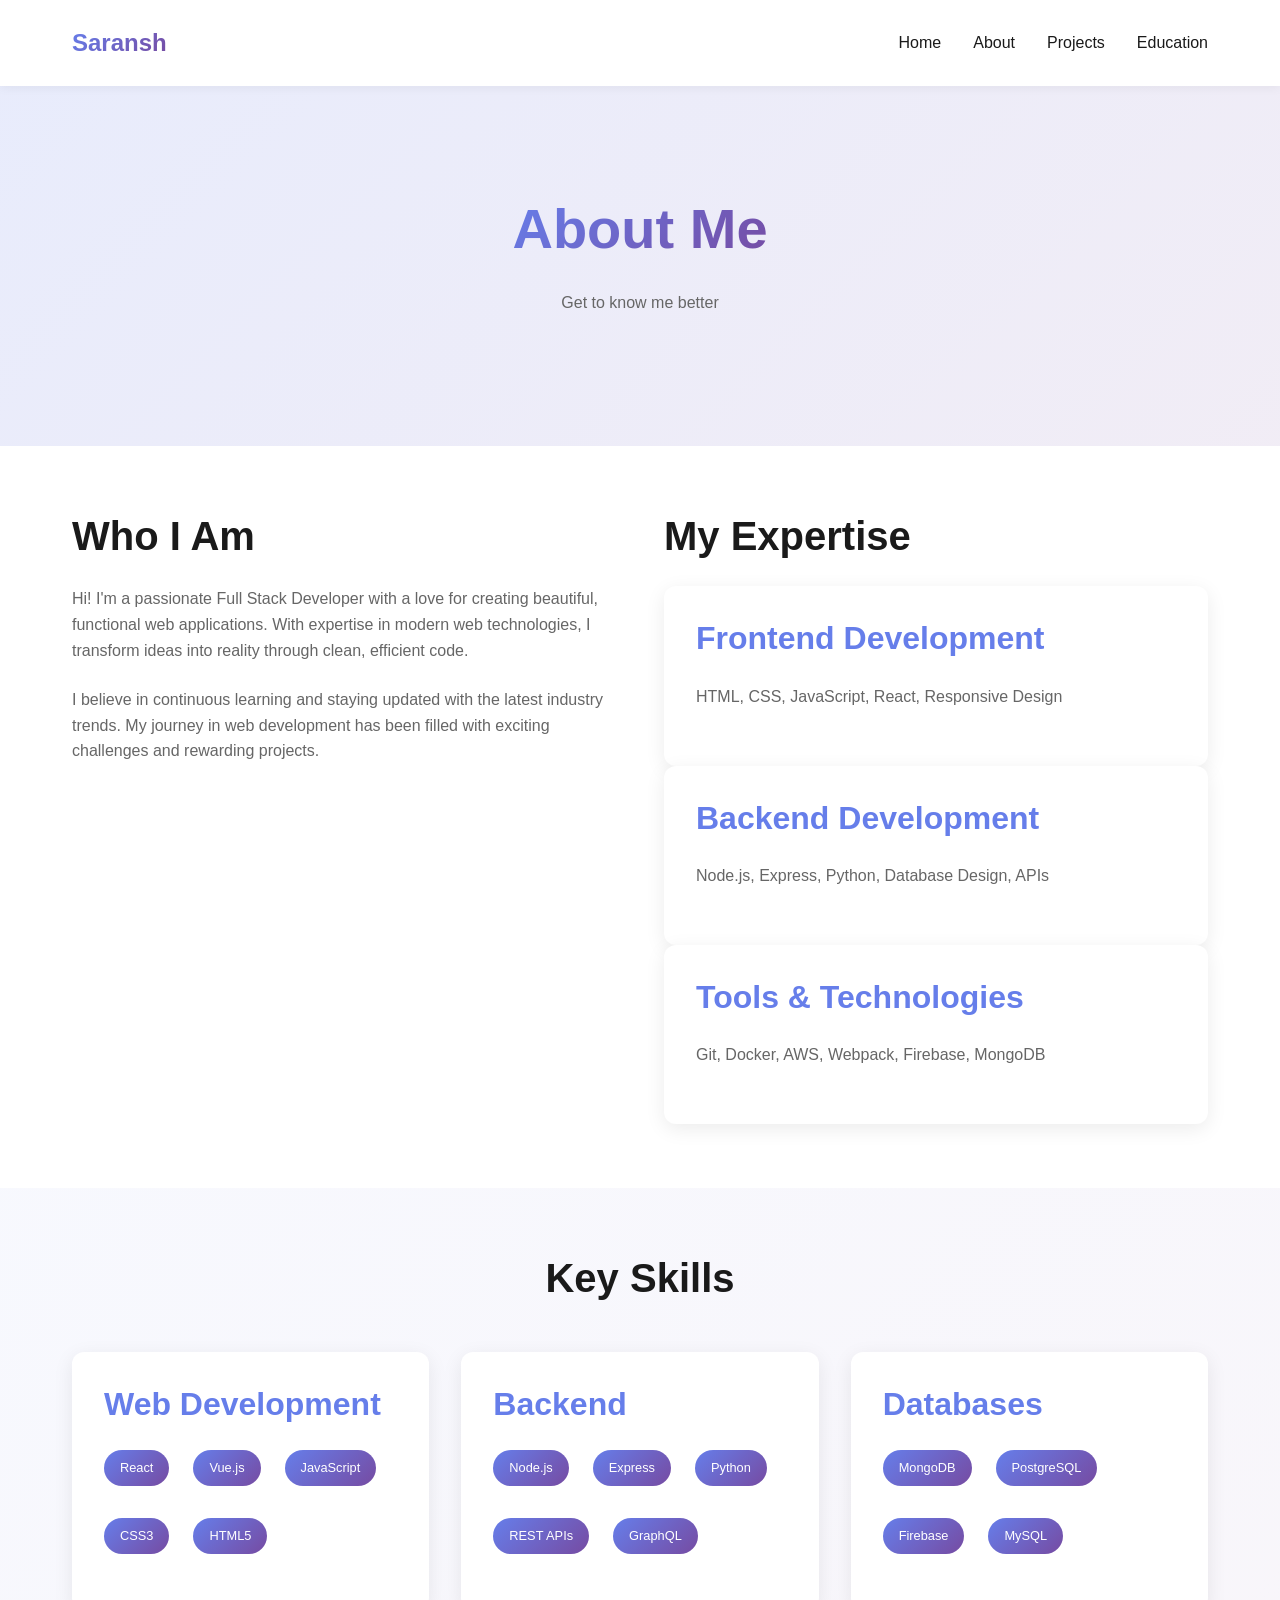
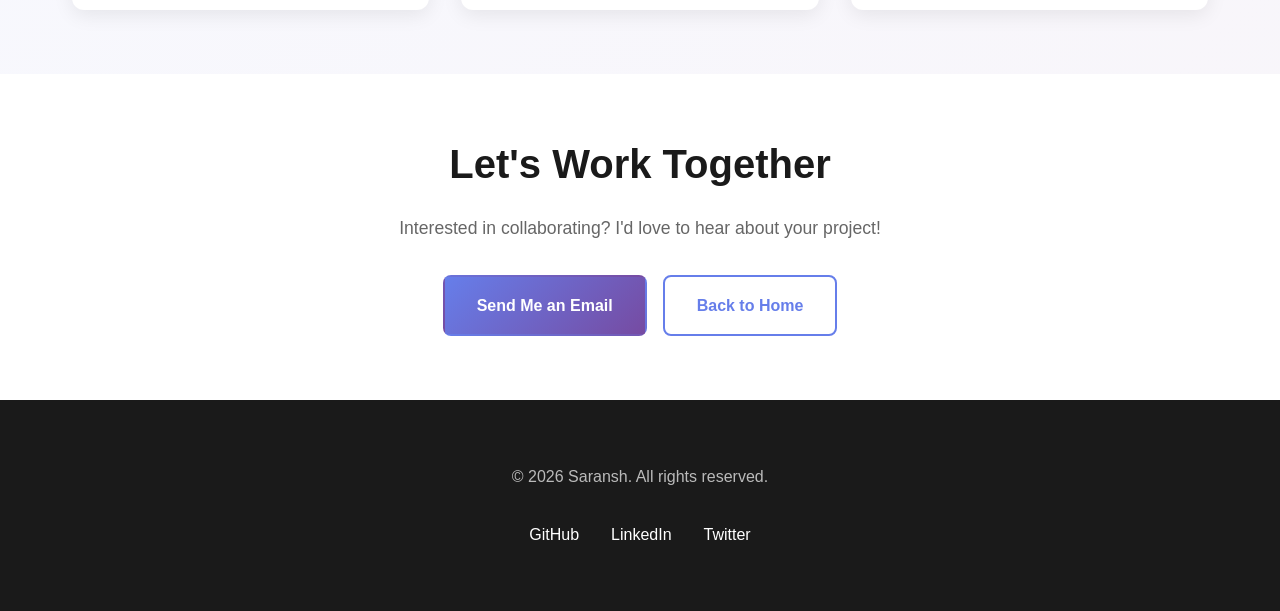
==== pages/about.html @ b2d37b86 "Using Github Copilot to create Web Skelton." ====
<!DOCTYPE html>
<html lang="en">
<head>
    <meta charset="UTF-8">
    <meta name="viewport" content="width=device-width, initial-scale=1.0">
    <title>About - Saransh's Portfolio</title>
    <link rel="stylesheet" href="../css/styles.css">
    <link rel="stylesheet" href="../css/animations.css">
</head>
<body>
    <!-- Navigation -->
    <nav class="navbar">
        <div class="nav-container">
            <div class="nav-logo">
                <a href="../index.html">Saransh</a>
            </div>
            <ul class="nav-menu">
                <li class="nav-item">
                    <a href="../index.html" class="nav-link">Home</a>
                </li>
                <li class="nav-item">
                    <a href="about.html" class="nav-link active">About</a>
                </li>
                <li class="nav-item">
                    <a href="projects.html" class="nav-link">Projects</a>
                </li>
                <li class="nav-item">
                    <a href="education.html" class="nav-link">Education</a>
                </li>
            </ul>
            <div class="hamburger">
                <span></span>
                <span></span>
                <span></span>
            </div>
        </div>
    </nav>

    <!-- Page Header -->
    <section class="page-header">
        <div class="container">
            <h1 class="fade-in">About Me</h1>
            <p class="fade-in-delay">Get to know me better</p>
        </div>
    </section>

    <!-- About Content -->
    <section class="content-section">
        <div class="container">
            <div class="grid-2">
                <div class="scroll-animate">
                    <h2>Who I Am</h2>
                    <p>Hi! I'm a passionate Full Stack Developer with a love for creating beautiful, functional web applications. With expertise in modern web technologies, I transform ideas into reality through clean, efficient code.</p>
                    <p>I believe in continuous learning and staying updated with the latest industry trends. My journey in web development has been filled with exciting challenges and rewarding projects.</p>
                </div>
                <div class="scroll-animate">
                    <h2>My Expertise</h2>
                    <div class="card">
                        <h3>Frontend Development</h3>
                        <p>HTML, CSS, JavaScript, React, Responsive Design</p>
                    </div>
                    <div class="card">
                        <h3>Backend Development</h3>
                        <p>Node.js, Express, Python, Database Design, APIs</p>
                    </div>
                    <div class="card">
                        <h3>Tools & Technologies</h3>
                        <p>Git, Docker, AWS, Webpack, Firebase, MongoDB</p>
                    </div>
                </div>
            </div>
        </div>
    </section>

    <!-- Skills Section -->
    <section class="content-section" style="background: linear-gradient(135deg, rgba(102, 126, 234, 0.05) 0%, rgba(118, 75, 162, 0.05) 100%);">
        <div class="container">
            <h2 class="section-title scroll-animate">Key Skills</h2>
            <div style="display: grid; grid-template-columns: repeat(auto-fit, minmax(250px, 1fr)); gap: 2rem;">
                <div class="card scroll-animate">
                    <h3>Web Development</h3>
                    <div style="display: flex; flex-wrap: wrap; gap: 0.5rem;">
                        <span class="tag">React</span>
                        <span class="tag">Vue.js</span>
                        <span class="tag">JavaScript</span>
                        <span class="tag">CSS3</span>
                        <span class="tag">HTML5</span>
                    </div>
                </div>
                <div class="card scroll-animate">
                    <h3>Backend</h3>
                    <div style="display: flex; flex-wrap: wrap; gap: 0.5rem;">
                        <span class="tag">Node.js</span>
                        <span class="tag">Express</span>
                        <span class="tag">Python</span>
                        <span class="tag">REST APIs</span>
                        <span class="tag">GraphQL</span>
                    </div>
                </div>
                <div class="card scroll-animate">
                    <h3>Databases</h3>
                    <div style="display: flex; flex-wrap: wrap; gap: 0.5rem;">
                        <span class="tag">MongoDB</span>
                        <span class="tag">PostgreSQL</span>
                        <span class="tag">Firebase</span>
                        <span class="tag">MySQL</span>
                    </div>
                </div>
            </div>
        </div>
    </section>

    <!-- CTA Section -->
    <section class="content-section">
        <div class="container" style="text-align: center;">
            <h2 class="scroll-animate">Let's Work Together</h2>
            <p class="scroll-animate" style="font-size: 1.1rem; margin-bottom: 2rem;">Interested in collaborating? I'd love to hear about your project!</p>
            <div class="scroll-animate" style="display: flex; gap: 1rem; justify-content: center; flex-wrap: wrap;">
                <a href="mailto:your-email@example.com" class="btn btn-primary">Send Me an Email</a>
                <a href="../index.html" class="btn btn-secondary">Back to Home</a>
            </div>
        </div>
    </section>

    <!-- Footer -->
    <footer class="footer">
        <div class="container">
            <p>&copy; 2026 Saransh. All rights reserved.</p>
            <div class="social-links">
                <a href="#" class="social-link">GitHub</a>
                <a href="#" class="social-link">LinkedIn</a>
                <a href="#" class="social-link">Twitter</a>
            </div>
        </div>
    </footer>

    <script src="../js/main.js"></script>
</body>
</html>
---- css/styles.css ----
/* Root Variables - Consistent Theme */
:root {
    --primary-color: #667eea;
    --secondary-color: #764ba2;
    --accent-color: #f093fb;
    --text-dark: #1a1a1a;
    --text-light: #666666;
    --background: #ffffff;
    --background-light: #f9f9f9;
    --border-color: #e0e0e0;
    --transition: all 0.3s cubic-bezier(0.25, 0.46, 0.45, 0.94);
    
    /* Typography */
    --font-primary: 'Segoe UI', Tahoma, Geneva, Verdana, sans-serif;
    --font-secondary: 'Courier New', monospace;
    
    /* Spacing */
    --spacing-xs: 0.5rem;
    --spacing-sm: 1rem;
    --spacing-md: 1.5rem;
    --spacing-lg: 2rem;
    --spacing-xl: 3rem;
    --spacing-2xl: 4rem;
}

/* Global Styles */
* {
    margin: 0;
    padding: 0;
    box-sizing: border-box;
}

html {
    scroll-behavior: smooth;
}

body {
    font-family: var(--font-primary);
    color: var(--text-dark);
    background-color: var(--background);
    line-height: 1.6;
    overflow-x: hidden;
}

/* Typography */
h1, h2, h3, h4, h5, h6 {
    font-weight: 700;
    line-height: 1.3;
    margin-bottom: var(--spacing-md);
}

h1 {
    font-size: clamp(2rem, 5vw, 3.5rem);
}

h2 {
    font-size: clamp(1.75rem, 4vw, 2.5rem);
}

h3 {
    font-size: clamp(1.5rem, 3vw, 2rem);
}

p {
    margin-bottom: var(--spacing-md);
    color: var(--text-light);
}

a {
    color: var(--primary-color);
    text-decoration: none;
    transition: var(--transition);
}

a:hover {
    color: var(--secondary-color);
}

/* Container */
.container {
    max-width: 1200px;
    margin: 0 auto;
    padding: 0 var(--spacing-lg);
}

/* Navigation Bar */
.navbar {
    position: sticky;
    top: 0;
    background: rgba(255, 255, 255, 0.95);
    backdrop-filter: blur(10px);
    box-shadow: 0 2px 10px rgba(0, 0, 0, 0.05);
    z-index: 100;
}

.nav-container {
    max-width: 1200px;
    margin: 0 auto;
    padding: var(--spacing-md) var(--spacing-lg);
    display: flex;
    justify-content: space-between;
    align-items: center;
}

.nav-logo a {
    font-size: 1.5rem;
    font-weight: 700;
    background: linear-gradient(135deg, var(--primary-color), var(--secondary-color));
    -webkit-background-clip: text;
    -webkit-text-fill-color: transparent;
    background-clip: text;
}

.nav-menu {
    display: flex;
    list-style: none;
    gap: var(--spacing-lg);
}

.nav-link {
    font-weight: 500;
    position: relative;
    color: var(--text-dark);
}

.nav-link::after {
    content: '';
    position: absolute;
    width: 0;
    height: 2px;
    bottom: -5px;
    left: 0;
    background: linear-gradient(90deg, var(--primary-color), var(--secondary-color));
    transition: width 0.3s ease;
}

.nav-link:hover::after,
.nav-link.active::after {
    width: 100%;
}

.hamburger {
    display: none;
    flex-direction: column;
    cursor: pointer;
}

.hamburger span {
    width: 25px;
    height: 3px;
    background: var(--text-dark);
    margin: 5px 0;
    transition: var(--transition);
    border-radius: 3px;
}

/* Hero Section */
.hero {
    min-height: 90vh;
    display: flex;
    align-items: center;
    padding: var(--spacing-2xl) var(--spacing-lg);
    background: linear-gradient(135deg, rgba(102, 126, 234, 0.1) 0%, rgba(118, 75, 162, 0.1) 100%);
}

.hero-content {
    max-width: 1200px;
    margin: 0 auto;
    width: 100%;
    display: grid;
    grid-template-columns: 1fr 1fr;
    gap: var(--spacing-2xl);
    align-items: center;
}

.hero-text h1 {
    background: linear-gradient(135deg, var(--primary-color), var(--secondary-color));
    -webkit-background-clip: text;
    -webkit-text-fill-color: transparent;
    background-clip: text;
}

.hero-text > p:nth-of-type(1) {
    font-size: 1.25rem;
    color: var(--text-light);
    margin-bottom: var(--spacing-md);
}

.hero-description {
    font-size: 1.1rem;
    line-height: 1.8;
    margin-bottom: var(--spacing-lg);
}

.cta-buttons {
    display: flex;
    gap: var(--spacing-md);
    flex-wrap: wrap;
}

/* Buttons */
.btn {
    padding: var(--spacing-sm) var(--spacing-lg);
    border-radius: 8px;
    font-weight: 600;
    border: 2px solid;
    cursor: pointer;
    transition: var(--transition);
    font-size: 1rem;
    display: inline-block;
}

.btn-primary {
    background: linear-gradient(135deg, var(--primary-color), var(--secondary-color));
    color: white;
    border-color: transparent;
}

.btn-primary:hover {
    transform: translateY(-3px);
    box-shadow: 0 10px 25px rgba(102, 126, 234, 0.3);
}

.btn-secondary {
    background: transparent;
    color: var(--primary-color);
    border-color: var(--primary-color);
}

.btn-secondary:hover {
    background: var(--primary-color);
    color: white;
    transform: translateY(-3px);
}

/* Floating Element */
.floating-element {
    position: relative;
    height: 400px;
    display: flex;
    align-items: center;
    justify-content: center;
}

.shape {
    position: absolute;
    border-radius: 40% 60% 70% 30% / 40% 50% 60% 50%;
    background: linear-gradient(135deg, var(--primary-color), var(--secondary-color));
    filter: blur(40px);
    opacity: 0.6;
}

.shape-1 {
    width: 300px;
    height: 300px;
    animation: morph 8s ease-in-out infinite, float 4s ease-in-out infinite;
}

/* Scroll Indicator */
.scroll-indicator {
    display: flex;
    justify-content: center;
    align-items: center;
    gap: var(--spacing-sm);
    padding: var(--spacing-lg);
    color: var(--text-light);
    text-align: center;
}

.scroll-indicator .arrow {
    animation: bounce 2s infinite;
}

/* Featured Section */
.featured {
    padding: var(--spacing-2xl) var(--spacing-lg);
    background: var(--background-light);
}

.section-title {
    text-align: center;
    margin-bottom: var(--spacing-xl);
    color: var(--text-dark);
}

.featured-grid {
    display: grid;
    grid-template-columns: repeat(auto-fit, minmax(300px, 1fr));
    gap: var(--spacing-xl);
    max-width: 1200px;
    margin: 0 auto;
}

.featured-card {
    background: white;
    border-radius: 12px;
    overflow: hidden;
    box-shadow: 0 5px 20px rgba(0, 0, 0, 0.1);
    transition: var(--transition);
    cursor: pointer;
}

.featured-card:hover {
    transform: translateY(-10px);
    box-shadow: 0 15px 40px rgba(0, 0, 0, 0.15);
}

.card-image {
    width: 100%;
    height: 200px;
    transition: var(--transition);
}

.featured-card:hover .card-image {
    transform: scale(1.05);
}

.featured-card h3 {
    padding: var(--spacing-lg) var(--spacing-lg) 0;
}

.featured-card p {
    padding: 0 var(--spacing-lg);
    font-size: 0.95rem;
}

.card-link {
    display: inline-block;
    padding: var(--spacing-lg);
    color: var(--primary-color);
    font-weight: 600;
    transition: var(--transition);
}

.card-link:hover {
    color: var(--secondary-color);
}

/* Footer */
.footer {
    background: var(--text-dark);
    color: white;
    padding: var(--spacing-2xl) var(--spacing-lg);
    text-align: center;
}

.footer p {
    color: rgba(255, 255, 255, 0.7);
}

.social-links {
    display: flex;
    justify-content: center;
    gap: var(--spacing-lg);
    margin-top: var(--spacing-lg);
}

.social-link {
    color: white;
    font-weight: 500;
}

.social-link:hover {
    color: var(--primary-color);
}

/* Page Header */
.page-header {
    min-height: 40vh;
    display: flex;
    align-items: center;
    justify-content: center;
    text-align: center;
    background: linear-gradient(135deg, rgba(102, 126, 234, 0.15) 0%, rgba(118, 75, 162, 0.1) 100%);
    padding: var(--spacing-2xl) var(--spacing-lg);
}

.page-header h1 {
    background: linear-gradient(135deg, var(--primary-color), var(--secondary-color));
    -webkit-background-clip: text;
    -webkit-text-fill-color: transparent;
    background-clip: text;
}

/* Content Section */
.content-section {
    padding: var(--spacing-2xl) var(--spacing-lg);
}

.grid-2 {
    display: grid;
    grid-template-columns: repeat(auto-fit, minmax(300px, 1fr));
    gap: var(--spacing-xl);
}

/* Cards */
.card {
    background: white;
    padding: var(--spacing-lg);
    border-radius: 12px;
    box-shadow: 0 5px 20px rgba(0, 0, 0, 0.08);
    transition: var(--transition);
}

.card:hover {
    box-shadow: 0 15px 40px rgba(0, 0, 0, 0.12);
    transform: translateY(-5px);
}

.card h3 {
    color: var(--primary-color);
}

.card .tag {
    display: inline-block;
    background: linear-gradient(135deg, var(--primary-color), var(--secondary-color));
    color: white;
    padding: var(--spacing-xs) var(--spacing-sm);
    border-radius: 20px;
    font-size: 0.8rem;
    margin-right: var(--spacing-sm);
    margin-bottom: var(--spacing-md);
}

/* Responsive Design */
@media (max-width: 768px) {
    .nav-menu {
        gap: var(--spacing-md);
    }
    
    .nav-link {
        font-size: 0.95rem;
    }
    
    .hamburger {
        display: flex;
    }
    
    .hero-content {
        grid-template-columns: 1fr;
    }
    
    .hero-image {
        order: -1;
    }
    
    .cta-buttons {
        flex-direction: column;
    }
    
    .btn {
        width: 100%;
        text-align: center;
    }
    
    .featured-grid {
        grid-template-columns: 1fr;
    }
    
    .social-links {
        flex-direction: column;
        gap: var(--spacing-md);
    }
}
---- css/animations.css ----
/* Animations */

/* Fade In Animation */
@keyframes fadeIn {
    from {
        opacity: 0;
    }
    to {
        opacity: 1;
    }
}

.fade-in {
    animation: fadeIn 0.8s ease-in forwards;
}

.fade-in-delay {
    animation: fadeIn 0.8s ease-in forwards;
    animation-delay: 0.2s;
}

.fade-in-delay-2 {
    animation: fadeIn 0.8s ease-in forwards;
    animation-delay: 0.4s;
}

.fade-in-delay-3 {
    animation: fadeIn 0.8s ease-in forwards;
    animation-delay: 0.6s;
}

/* Fade In Up Animation */
@keyframes fadeInUp {
    from {
        opacity: 0;
        transform: translateY(30px);
    }
    to {
        opacity: 1;
        transform: translateY(0);
    }
}

.fade-in-up {
    animation: fadeInUp 0.8s ease-out forwards;
}

/* Bounce Animation */
@keyframes bounce {
    0%, 100% {
        transform: translateY(0);
    }
    50% {
        transform: translateY(-10px);
    }
}

/* Morph Animation */
@keyframes morph {
    0% {
        border-radius: 40% 60% 70% 30% / 40% 50% 60% 50%;
    }
    50% {
        border-radius: 30% 60% 70% 40% / 50% 40% 60% 50%;
    }
    100% {
        border-radius: 40% 60% 70% 30% / 40% 50% 60% 50%;
    }
}

/* Float Animation */
@keyframes float {
    0%, 100% {
        transform: translateY(0px);
    }
    50% {
        transform: translateY(-20px);
    }
}

/* Slide In From Left */
@keyframes slideInLeft {
    from {
        opacity: 0;
        transform: translateX(-50px);
    }
    to {
        opacity: 1;
        transform: translateX(0);
    }
}

.slide-in-left {
    animation: slideInLeft 0.6s ease-out forwards;
}

/* Slide In From Right */
@keyframes slideInRight {
    from {
        opacity: 0;
        transform: translateX(50px);
    }
    to {
        opacity: 1;
        transform: translateX(0);
    }
}

.slide-in-right {
    animation: slideInRight 0.6s ease-out forwards;
}

/* Scale Animation */
@keyframes scaleIn {
    from {
        opacity: 0;
        transform: scale(0.95);
    }
    to {
        opacity: 1;
        transform: scale(1);
    }
}

.scale-in {
    animation: scaleIn 0.6s ease-out forwards;
}

/* Pulse Animation */
@keyframes pulse {
    0%, 100% {
        opacity: 1;
    }
    50% {
        opacity: 0.5;
    }
}

.pulse {
    animation: pulse 2s ease-in-out infinite;
}

/* Gradient Animation */
@keyframes gradientShift {
    0% {
        background-position: 0% 50%;
    }
    50% {
        background-position: 100% 50%;
    }
    100% {
        background-position: 0% 50%;
    }
}

.gradient-shift {
    background-size: 200% 200%;
    animation: gradientShift 3s ease infinite;
}

/* Scroll triggered animations */
.scroll-animate {
    opacity: 0;
    transform: translateY(20px);
    transition: all 0.6s cubic-bezier(0.25, 0.46, 0.45, 0.94);
}

.scroll-animate.animate {
    opacity: 1;
    transform: translateY(0);
}

/* Stagger animation for multiple elements */
.stagger {
    opacity: 0;
    transform: translateY(20px);
}

.stagger.animate {
    opacity: 1;
    transform: translateY(0);
}

.stagger:nth-child(1) {
    animation-delay: 0s;
}

.stagger:nth-child(2) {
    animation-delay: 0.1s;
}

.stagger:nth-child(3) {
    animation-delay: 0.2s;
}

.stagger:nth-child(4) {
    animation-delay: 0.3s;
}

/* Hover animations */
.hover-lift {
    transition: all 0.3s cubic-bezier(0.25, 0.46, 0.45, 0.94);
}

.hover-lift:hover {
    transform: translateY(-5px);
}

.hover-glow {
    transition: all 0.3s ease;
}

.hover-glow:hover {
    text-shadow: 0 0 10px rgba(102, 126, 234, 0.5);
}

/* Page transition animations */
@keyframes pageEnter {
    from {
        opacity: 0;
    }
    to {
        opacity: 1;
    }
}

body.page-enter {
    animation: pageEnter 0.5s ease-in-out;
}
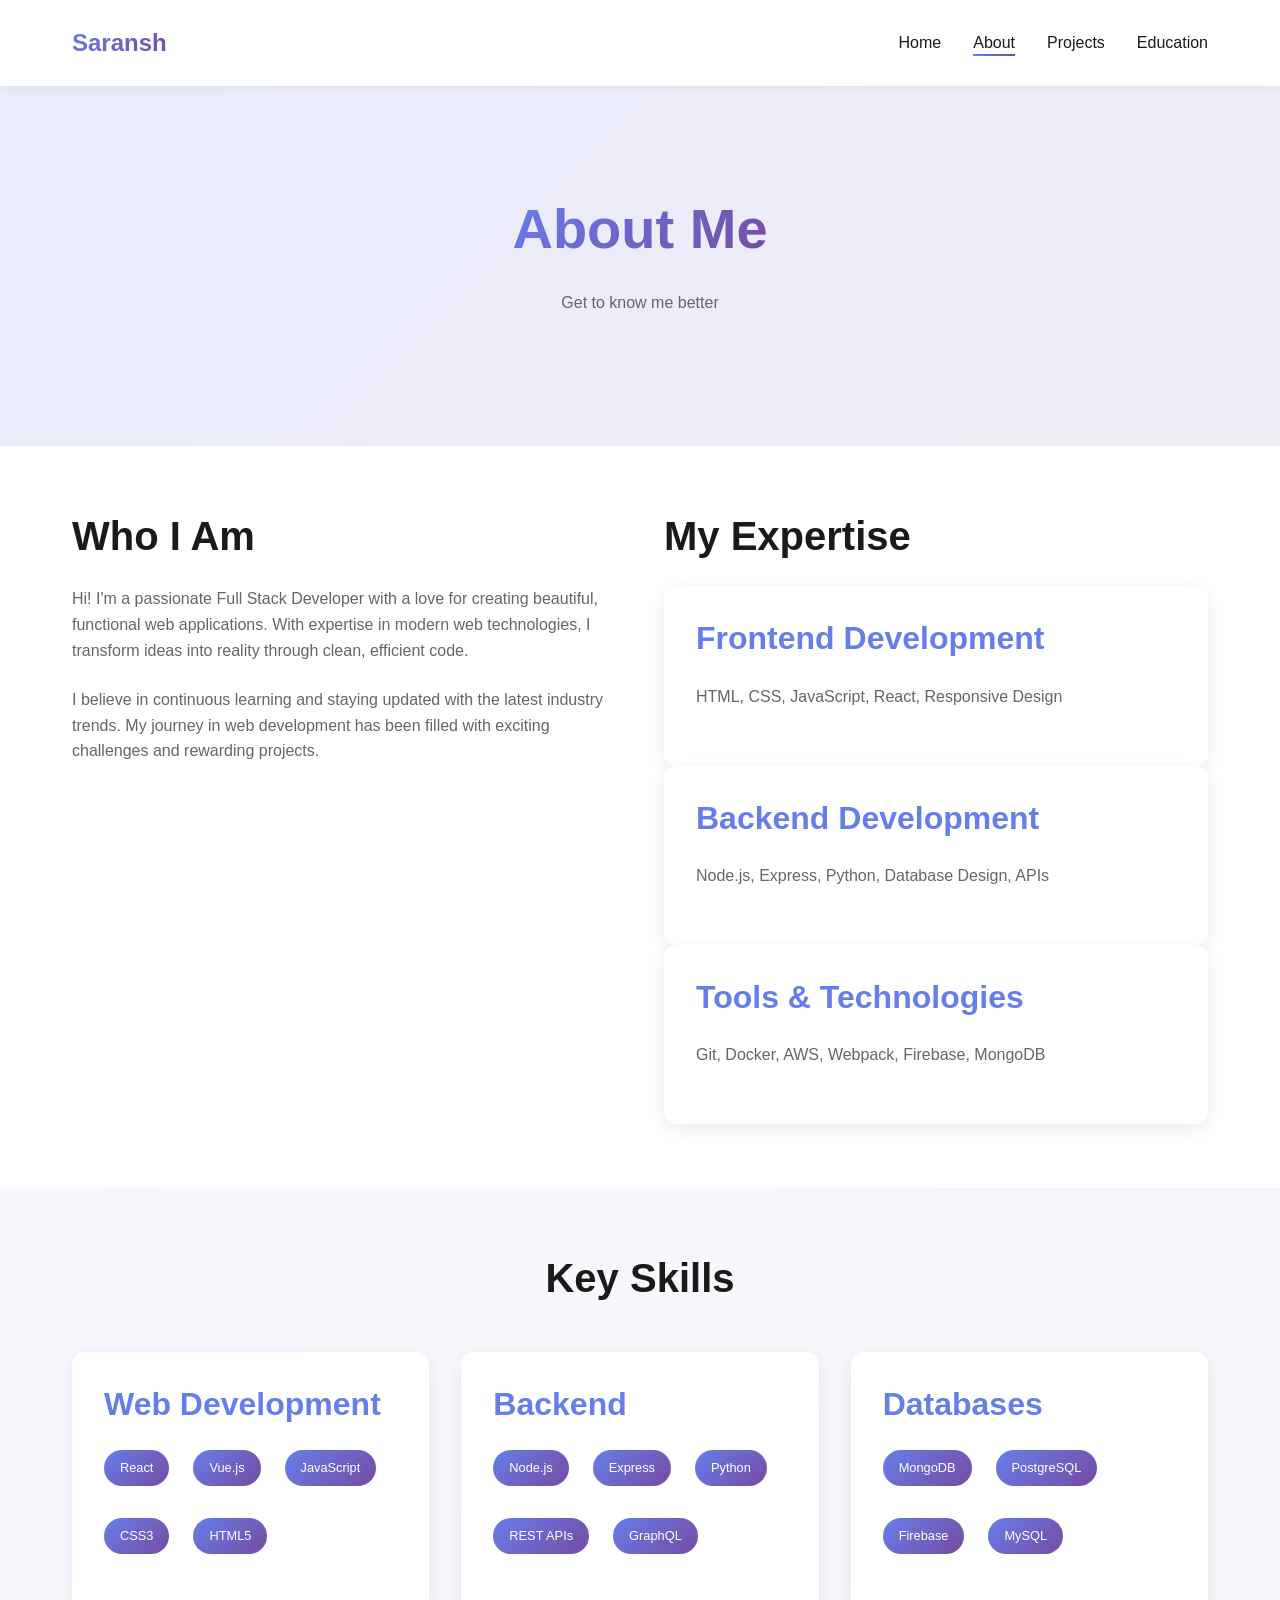
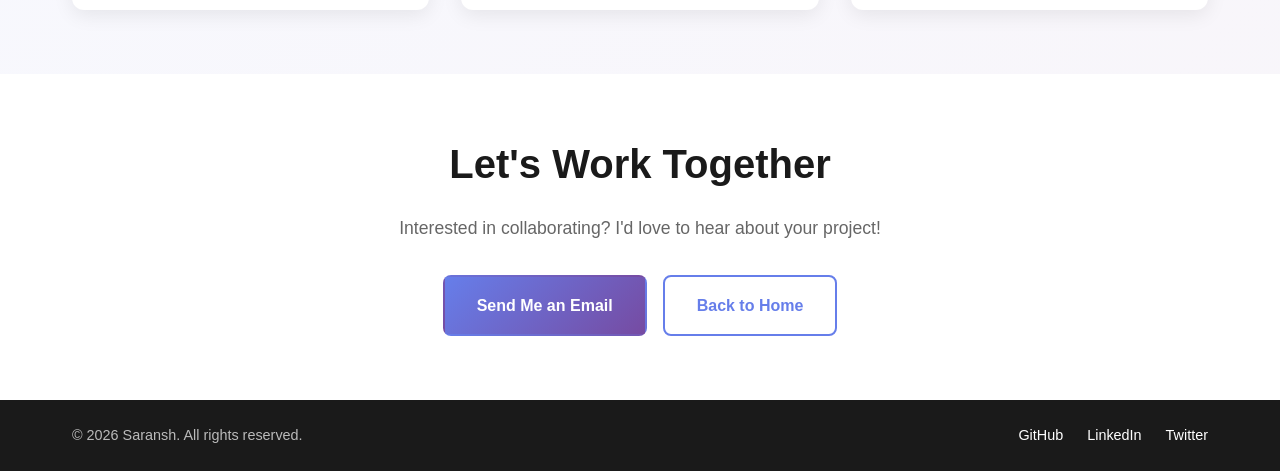
==== commit 457f9362: "Enhance responsive design for skills grid and improve layout for various screen sizes" ====
--- a/pages/about.html
+++ b/pages/about.html
@@ -76,7 +76,7 @@
     <section class="content-section" style="background: linear-gradient(135deg, rgba(102, 126, 234, 0.05) 0%, rgba(118, 75, 162, 0.05) 100%);">
         <div class="container">
             <h2 class="section-title scroll-animate">Key Skills</h2>
-            <div style="display: grid; grid-template-columns: repeat(auto-fit, minmax(250px, 1fr)); gap: 2rem;">
+            <div class="skills-grid">
                 <div class="card scroll-animate">
                     <h3>Web Development</h3>
                     <div style="display: flex; flex-wrap: wrap; gap: 0.5rem;">
--- a/css/styles.css
+++ b/css/styles.css
@@ -115,6 +115,7 @@
     display: flex;
     list-style: none;
     gap: var(--spacing-lg);
+    flex-direction: row;
 }
 
 .nav-link {
@@ -134,24 +135,41 @@
     transition: width 0.3s ease;
 }
 
-.nav-link:hover::after,
+.nav-link:hover::after {
+    width: 100%;
+}
+
 .nav-link.active::after {
     width: 100%;
+    background: linear-gradient(90deg, var(--primary-color), var(--secondary-color));
 }
 
 .hamburger {
     display: none;
     flex-direction: column;
     cursor: pointer;
+    gap: 5px;
 }
 
 .hamburger span {
     width: 25px;
     height: 3px;
     background: var(--text-dark);
-    margin: 5px 0;
     transition: var(--transition);
     border-radius: 3px;
+    display: block;
+}
+
+.hamburger.active span:nth-child(1) {
+    transform: rotate(45deg) translate(10px, 10px);
+}
+
+.hamburger.active span:nth-child(2) {
+    opacity: 0;
+}
+
+.hamburger.active span:nth-child(3) {
+    transform: rotate(-45deg) translate(7px, -7px);
 }
 
 /* Hero Section */
@@ -340,24 +358,38 @@
 .footer {
     background: var(--text-dark);
     color: white;
-    padding: var(--spacing-2xl) var(--spacing-lg);
+    padding: var(--spacing-md) var(--spacing-lg);
     text-align: center;
+    margin-top: auto;
+}
+
+.footer .container {
+    display: flex;
+    justify-content: space-between;
+    align-items: center;
+    max-width: 1200px;
+    margin: 0 auto;
+    gap: var(--spacing-md);
 }
 
 .footer p {
     color: rgba(255, 255, 255, 0.7);
+    margin: 0;
+    font-size: 0.9rem;
 }
 
 .social-links {
     display: flex;
-    justify-content: center;
-    gap: var(--spacing-lg);
-    margin-top: var(--spacing-lg);
+    justify-content: flex-end;
+    gap: var(--spacing-md);
+    margin: 0;
 }
 
 .social-link {
     color: white;
     font-weight: 500;
+    font-size: 0.9rem;
+    transition: var(--transition);
 }
 
 .social-link:hover {
@@ -422,16 +454,261 @@
     margin-bottom: var(--spacing-md);
 }
 
+/* Skills Grid - Responsive */
+.skills-grid {
+    display: grid;
+    grid-template-columns: repeat(auto-fit, minmax(250px, 1fr));
+    gap: 2rem;
+}
+
 /* Responsive Design */
+
+/* Extra Small Devices (max 600px) */
+@media (max-width: 600px) {
+    .hero {
+        min-height: auto;
+        padding: var(--spacing-xl) var(--spacing-md);
+    }
+
+    .floating-element {
+        display: none;
+    }
+
+    .hero-text > p:nth-of-type(1) {
+        font-size: 1rem;
+    }
+
+    .hero-description {
+        font-size: 0.95rem;
+    }
+
+    .btn {
+        padding: var(--spacing-sm) var(--spacing-md);
+        font-size: 0.9rem;
+    }
+
+    .cta-buttons {
+        gap: var(--spacing-sm);
+    }
+
+    .page-header {
+        min-height: 25vh;
+        padding: var(--spacing-md);
+    }
+
+    .featured-grid {
+        grid-template-columns: 1fr;
+        gap: 1rem;
+    }
+
+    .featured-card {
+        border-radius: 8px;
+    }
+
+    .featured-card h3 {
+        font-size: 1rem;
+    }
+
+    .featured-card p {
+        font-size: 0.85rem;
+    }
+
+    .section-title {
+        font-size: 1.5rem;
+    }
+
+    .card-link {
+        font-size: 0.9rem;
+    }
+
+    .btn {
+        min-width: 120px;
+    }
+
+    /* Responsive inline styles */
+    .skills-grid {
+        grid-template-columns: 1fr !important;
+        gap: 1rem !important;
+    }
+}
+
+/* Tablet & Small Devices (720px) */
+@media (max-width: 720px) {
+    .featured-grid {
+        grid-template-columns: repeat(auto-fit, minmax(250px, 1fr));
+        gap: 1.5rem;
+    }
+
+    .grid-2 {
+        grid-template-columns: 1fr;
+        gap: 1.5rem;
+    }
+
+    .card {
+        padding: 1.5rem;
+    }
+
+    .section-title {
+        font-size: 1.75rem;
+        margin-bottom: 1.5rem;
+    }
+
+    h1 {
+        font-size: clamp(1.75rem, 4vw, 2.5rem);
+    }
+
+    h2 {
+        font-size: clamp(1.5rem, 3vw, 2rem);
+    }
+
+    /* Footer adjustments at 720px */
+    .footer .container {
+        flex-direction: column;
+        text-align: center;
+        gap: var(--spacing-sm);
+    }
+
+    /* Hide footer social links at 720px */
+    .social-links {
+        display: none;
+    }
+
+    .footer {
+        padding: var(--spacing-md) var(--spacing-lg);
+    }
+
+    .footer p {
+        font-size: 0.85rem;
+    }
+
+    /* Timeline responsiveness */
+    .timeline::before {
+        left: 10px;
+    }
+
+    .timeline-item::before {
+        left: 10px;
+    }
+}
+
+/* Mobile Devices (≤ 480px) */
+@media (max-width: 480px) {
+    
+    .featured-grid {
+        grid-template-columns: 1fr;
+        gap: 1.2rem;
+    }
+
+    .card-image {
+        height: 150px !important;
+    }
+
+    .featured-card h3,
+    .card h3 {
+        font-size: 1.2rem;
+    }
+
+    .featured-card p,
+    .card p {
+        font-size: 0.9rem;
+    }
+
+    .container {
+        padding: 0 var(--spacing-md);
+    }
+
+    h1 {
+        font-size: clamp(1.5rem, 3vw, 2rem);
+    }
+
+    .page-header {
+        min-height: 30vh;
+        padding: var(--spacing-lg);
+    }
+
+    .content-section {
+        padding: var(--spacing-lg);
+    }
+
+    .nav-container {
+        padding: var(--spacing-sm);
+    }
+
+    .nav-logo a {
+        font-size: 1.2rem;
+    }
+
+    .hero-image {
+        display: none;
+    }
+
+    .timeline::before {
+        left: 5px;
+    }
+
+    .timeline-item::before {
+        left: 5px;
+    }
+
+    .certification-grid {
+        grid-template-columns: 1fr;
+        gap: 1rem;
+    }
+
+    .certification-card {
+        padding: 1.5rem;
+    }
+
+    .certification-icon {
+        font-size: 2.5rem;
+    }
+}
+
+/* Tablets (768px) */
 @media (max-width: 768px) {
     .nav-menu {
-        gap: var(--spacing-md);
-    }
-    
+        position: absolute;
+        top: 70px;
+        left: 0;
+        right: 0;
+        background: rgba(255, 255, 255, 0.98);
+        backdrop-filter: blur(10px);
+        flex-direction: column;
+        gap: 0;
+        padding: var(--spacing-lg);
+        display: none !important;
+        box-shadow: 0 4px 12px rgba(0, 0, 0, 0.1);
+        z-index: 99;
+        width: 100%;
+    }
+
+    .nav-menu.active {
+        display: flex !important;
+    }
+
     .nav-link {
         font-size: 0.95rem;
-    }
-    
+        padding: var(--spacing-sm) 0;
+    }
+
+    .nav-link::after {
+        display: none;
+    }
+
+    .nav-link.active {
+        color: var(--primary-color);
+        font-weight: 600;
+    }
+
+    .nav-item {
+        padding: var(--spacing-sm) 0;
+        border-bottom: 1px solid var(--border-color);
+    }
+
+    .nav-item:last-child {
+        border-bottom: none;
+    }
+
     .hamburger {
         display: flex;
     }
@@ -456,9 +733,4 @@
     .featured-grid {
         grid-template-columns: 1fr;
     }
-    
-    .social-links {
-        flex-direction: column;
-        gap: var(--spacing-md);
-    }
 }
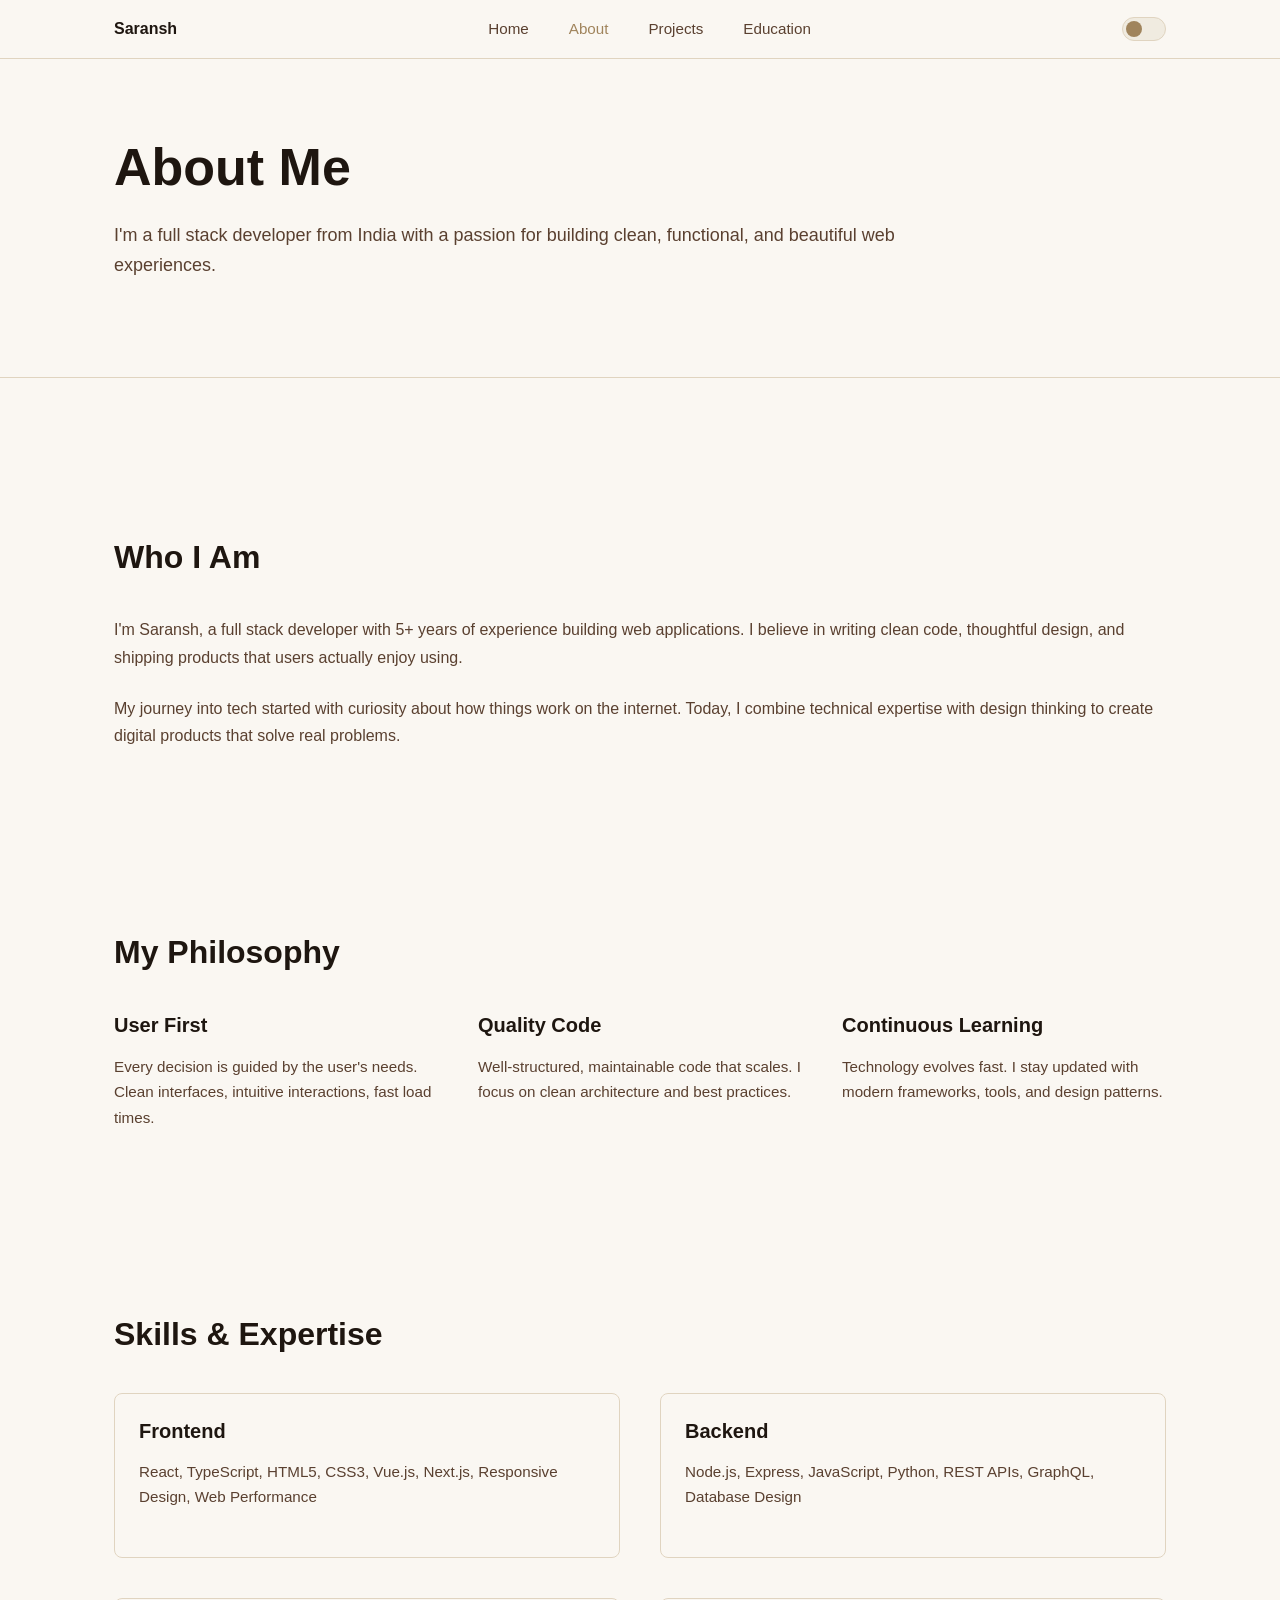
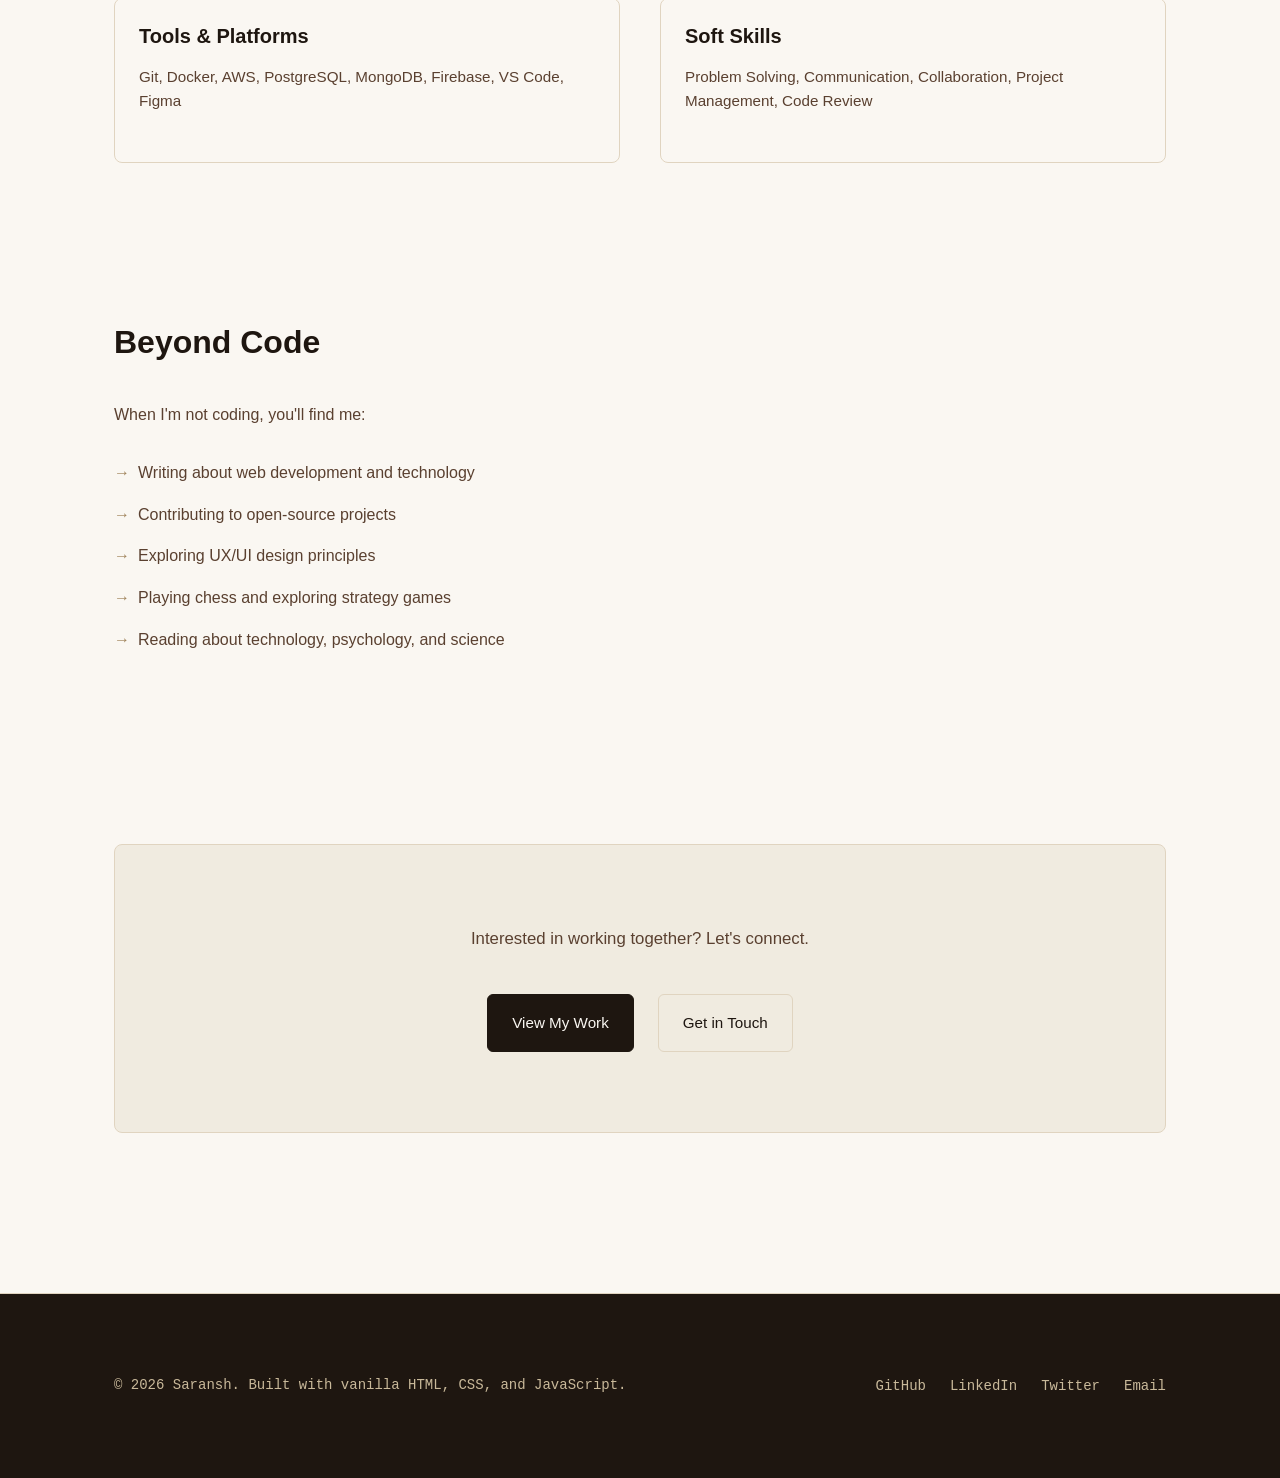
==== commit 823d0522: "feat: add theme toggle functionality and improve accessibility - Implemented theme toggle feature in" ====
--- a/pages/about.html
+++ b/pages/about.html
@@ -3,7 +3,15 @@
 <head>
     <meta charset="UTF-8">
     <meta name="viewport" content="width=device-width, initial-scale=1.0">
-    <title>About - Saransh's Portfolio</title>
+    <meta name="description" content="About Saransh – Full Stack Developer passionate about building clean, functional web experiences.">
+    <meta name="author" content="Saransh">
+    <meta property="og:title" content="About Saransh – Full Stack Developer">
+    <meta property="og:description" content="Learn about my journey, skills, and philosophy on building web.">
+    <meta property="og:type" content="website">
+    <meta name="theme-color" content="#faf7f2">
+    <link rel="canonical" href="https://saransh.dev/pages/about.html">
+    <link rel="icon" href="data:image/svg+xml,<svg xmlns='http://www.w3.org/2000/svg'><text y='20' font-size='20'>◆</text></svg>">
+    <title>About Me – Saransh</title>
     <link rel="stylesheet" href="../css/styles.css">
     <link rel="stylesheet" href="../css/animations.css">
 </head>
@@ -28,6 +36,9 @@
                     <a href="education.html" class="nav-link">Education</a>
                 </li>
             </ul>
+            <button class="theme-toggle" id="themeToggle" aria-label="Toggle theme">
+                <span class="theme-toggle-icon"></span>
+            </button>
             <div class="hamburger">
                 <span></span>
                 <span></span>
@@ -40,96 +51,95 @@
     <section class="page-header">
         <div class="container">
             <h1 class="fade-in">About Me</h1>
-            <p class="fade-in-delay">Get to know me better</p>
+            <p class="page-header-subtitle fade-in-delay-1">I'm a full stack developer from India with a passion for building clean, functional, and beautiful web experiences.</p>
         </div>
     </section>
 
-    <!-- About Content -->
-    <section class="content-section">
-        <div class="container">
-            <div class="grid-2">
-                <div class="scroll-animate">
-                    <h2>Who I Am</h2>
-                    <p>Hi! I'm a passionate Full Stack Developer with a love for creating beautiful, functional web applications. With expertise in modern web technologies, I transform ideas into reality through clean, efficient code.</p>
-                    <p>I believe in continuous learning and staying updated with the latest industry trends. My journey in web development has been filled with exciting challenges and rewarding projects.</p>
+    <!-- Main Content -->
+    <main class="container">
+        <!-- Who I Am -->
+        <section class="content-section fade-in-delay-2">
+            <h2>Who I Am</h2>
+            <p>I'm Saransh, a full stack developer with 5+ years of experience building web applications. I believe in writing clean code, thoughtful design, and shipping products that users actually enjoy using.</p>
+            <p>My journey into tech started with curiosity about how things work on the internet. Today, I combine technical expertise with design thinking to create digital products that solve real problems.</p>
+        </section>
+
+        <!-- Philosophy -->
+        <section class="content-section scroll-animate">
+            <h2>My Philosophy</h2>
+            <div class="philosophy-grid">
+                <div class="philosophy-item">
+                    <h3>User First</h3>
+                    <p>Every decision is guided by the user's needs. Clean interfaces, intuitive interactions, fast load times.</p>
                 </div>
-                <div class="scroll-animate">
-                    <h2>My Expertise</h2>
-                    <div class="card">
-                        <h3>Frontend Development</h3>
-                        <p>HTML, CSS, JavaScript, React, Responsive Design</p>
-                    </div>
-                    <div class="card">
-                        <h3>Backend Development</h3>
-                        <p>Node.js, Express, Python, Database Design, APIs</p>
-                    </div>
-                    <div class="card">
-                        <h3>Tools & Technologies</h3>
-                        <p>Git, Docker, AWS, Webpack, Firebase, MongoDB</p>
-                    </div>
+                <div class="philosophy-item">
+                    <h3>Quality Code</h3>
+                    <p>Well-structured, maintainable code that scales. I focus on clean architecture and best practices.</p>
+                </div>
+                <div class="philosophy-item">
+                    <h3>Continuous Learning</h3>
+                    <p>Technology evolves fast. I stay updated with modern frameworks, tools, and design patterns.</p>
                 </div>
             </div>
-        </div>
-    </section>
+        </section>
 
-    <!-- Skills Section -->
-    <section class="content-section" style="background: linear-gradient(135deg, rgba(102, 126, 234, 0.05) 0%, rgba(118, 75, 162, 0.05) 100%);">
-        <div class="container">
-            <h2 class="section-title scroll-animate">Key Skills</h2>
+        <!-- Skills -->
+        <section class="content-section scroll-animate">
+            <h2>Skills & Expertise</h2>
             <div class="skills-grid">
-                <div class="card scroll-animate">
-                    <h3>Web Development</h3>
-                    <div style="display: flex; flex-wrap: wrap; gap: 0.5rem;">
-                        <span class="tag">React</span>
-                        <span class="tag">Vue.js</span>
-                        <span class="tag">JavaScript</span>
-                        <span class="tag">CSS3</span>
-                        <span class="tag">HTML5</span>
-                    </div>
+                <div class="skill-category">
+                    <h3>Frontend</h3>
+                    <p>React, TypeScript, HTML5, CSS3, Vue.js, Next.js, Responsive Design, Web Performance</p>
                 </div>
-                <div class="card scroll-animate">
+                <div class="skill-category">
                     <h3>Backend</h3>
-                    <div style="display: flex; flex-wrap: wrap; gap: 0.5rem;">
-                        <span class="tag">Node.js</span>
-                        <span class="tag">Express</span>
-                        <span class="tag">Python</span>
-                        <span class="tag">REST APIs</span>
-                        <span class="tag">GraphQL</span>
-                    </div>
+                    <p>Node.js, Express, JavaScript, Python, REST APIs, GraphQL, Database Design</p>
                 </div>
-                <div class="card scroll-animate">
-                    <h3>Databases</h3>
-                    <div style="display: flex; flex-wrap: wrap; gap: 0.5rem;">
-                        <span class="tag">MongoDB</span>
-                        <span class="tag">PostgreSQL</span>
-                        <span class="tag">Firebase</span>
-                        <span class="tag">MySQL</span>
-                    </div>
+                <div class="skill-category">
+                    <h3>Tools & Platforms</h3>
+                    <p>Git, Docker, AWS, PostgreSQL, MongoDB, Firebase, VS Code, Figma</p>
+                </div>
+                <div class="skill-category">
+                    <h3>Soft Skills</h3>
+                    <p>Problem Solving, Communication, Collaboration, Project Management, Code Review</p>
                 </div>
             </div>
-        </div>
-    </section>
+        </section>
 
-    <!-- CTA Section -->
-    <section class="content-section">
-        <div class="container" style="text-align: center;">
-            <h2 class="scroll-animate">Let's Work Together</h2>
-            <p class="scroll-animate" style="font-size: 1.1rem; margin-bottom: 2rem;">Interested in collaborating? I'd love to hear about your project!</p>
-            <div class="scroll-animate" style="display: flex; gap: 1rem; justify-content: center; flex-wrap: wrap;">
-                <a href="mailto:your-email@example.com" class="btn btn-primary">Send Me an Email</a>
-                <a href="../index.html" class="btn btn-secondary">Back to Home</a>
+        <!-- Beyond Code -->
+        <section class="content-section scroll-animate">
+            <h2>Beyond Code</h2>
+            <p>When I'm not coding, you'll find me:</p>
+            <ul class="interests-list">
+                <li>Writing about web development and technology</li>
+                <li>Contributing to open-source projects</li>
+                <li>Exploring UX/UI design principles</li>
+                <li>Playing chess and exploring strategy games</li>
+                <li>Reading about technology, psychology, and science</li>
+            </ul>
+        </section>
+
+        <!-- CTA -->
+        <section class="content-section scroll-animate">
+            <div class="cta-box">
+                <p>Interested in working together? Let's connect.</p>
+                <div class="cta-buttons">
+                    <a href="../pages/projects.html" class="btn btn-primary">View My Work</a>
+                    <a href="mailto:hello@saransh.dev" class="btn btn-secondary">Get in Touch</a>
+                </div>
             </div>
-        </div>
-    </section>
+        </section>
+    </main>
 
     <!-- Footer -->
     <footer class="footer">
-        <div class="container">
-            <p>&copy; 2026 Saransh. All rights reserved.</p>
-            <div class="social-links">
-                <a href="#" class="social-link">GitHub</a>
-                <a href="#" class="social-link">LinkedIn</a>
-                <a href="#" class="social-link">Twitter</a>
+        <div class="footer-container">
+            <p>&copy; 2026 Saransh. Built with vanilla HTML, CSS, and JavaScript.</p>
+            <div class="footer-links">
+                <a href="https://github.com/BuildWithSaransh" target="_blank" rel="noopener noreferrer" class="footer-link">GitHub</a>
+                <a href="https://linkedin.com/in/saransh" target="_blank" rel="noopener noreferrer" class="footer-link">LinkedIn</a>
+                <a href="https://twitter.com/saransh" target="_blank" rel="noopener noreferrer" class="footer-link">Twitter</a>
+                <a href="mailto:hello@saransh.dev" class="footer-link">Email</a>
             </div>
         </div>
     </footer>
--- a/css/styles.css
+++ b/css/styles.css
@@ -1,736 +1,956 @@
-/* Root Variables - Consistent Theme */
+/* ═══════════════════════════════════════════════════════════════════════════════
+   PORTFOLIO - MINIMAL DESIGN SYSTEM
+   Inspired by: Linear, Vercel
+   Theme: Warm Ivory (Light) / Ink & Dust (Dark)
+   ═══════════════════════════════════════════════════════════════════════════════ */
+
+/* ──────────────────────────────────────────────────────────────────────────────
+   VARIABLES - DUAL THEME
+   ────────────────────────────────────────────────────────────────────────────── */
+
 :root {
-    --primary-color: #667eea;
-    --secondary-color: #764ba2;
-    --accent-color: #f093fb;
-    --text-dark: #1a1a1a;
-    --text-light: #666666;
-    --background: #ffffff;
-    --background-light: #f9f9f9;
-    --border-color: #e0e0e0;
-    --transition: all 0.3s cubic-bezier(0.25, 0.46, 0.45, 0.94);
-    
-    /* Typography */
-    --font-primary: 'Segoe UI', Tahoma, Geneva, Verdana, sans-serif;
-    --font-secondary: 'Courier New', monospace;
-    
-    /* Spacing */
-    --spacing-xs: 0.5rem;
-    --spacing-sm: 1rem;
-    --spacing-md: 1.5rem;
-    --spacing-lg: 2rem;
-    --spacing-xl: 3rem;
-    --spacing-2xl: 4rem;
-}
-
-/* Global Styles */
-* {
-    margin: 0;
-    padding: 0;
-    box-sizing: border-box;
+  /* Warm Ivory (Light) */
+  --bg: #faf7f2;
+  --bg-surface: #f0ebe0;
+  --bg-card: #ffffff;
+  --border: #e0d4c0;
+  --accent: #a0845c;
+  --accent-dark: #5a4030;
+  --text-primary: #1e1610;
+  --text-secondary: #5a4030;
+  --text-muted: #8a7455;
+  --btn-primary-bg: #1e1610;
+  --btn-primary-text: #faf7f2;
+  --footer-bg: #1e1610;
+  --footer-text: #c9b99a;
+  --card-img-1: linear-gradient(135deg, #c9b99a, #a0845c);
+  --card-img-2: linear-gradient(135deg, #a0845c, #5a4030);
+  --card-img-3: linear-gradient(135deg, #e0d4c0, #c9b99a);
+  --shape-color: linear-gradient(135deg, #c9b99a, #a0845c);
+
+  /* Spacing System */
+  --spacing-xs: 4px;
+  --spacing-sm: 8px;
+  --spacing-md: 16px;
+  --spacing-lg: 24px;
+  --spacing-xl: 40px;
+  --spacing-2xl: 80px;
+
+  /* Typography */
+  --font-primary: -apple-system, BlinkMacSystemFont, 'Segoe UI', sans-serif;
+  --font-mono: 'JetBrains Mono', 'Courier New', monospace;
+
+  /* Transitions */
+  --transition: all 0.3s cubic-bezier(0.25, 0.46, 0.45, 0.94);
+  --transition-theme: background 0.35s ease, color 0.35s ease, border-color 0.35s ease;
+}
+
+[data-theme="dark"] {
+  /* Ink & Dust (Dark) */
+  --bg: #111111;
+  --bg-surface: #1a1a1a;
+  --bg-card: #1a1a1a;
+  --border: #2a2a2a;
+  --accent: #777777;
+  --accent-dark: #bbbbbb;
+  --text-primary: #f8f8f8;
+  --text-secondary: #aaaaaa;
+  --text-muted: #666666;
+  --btn-primary-bg: #f8f8f8;
+  --btn-primary-text: #111111;
+  --footer-bg: #0a0a0a;
+  --footer-text: #777777;
+  --card-img-1: linear-gradient(135deg, #2a2a2a, #555555);
+  --card-img-2: linear-gradient(135deg, #333333, #666666);
+  --card-img-3: linear-gradient(135deg, #444444, #888888);
+  --shape-color: linear-gradient(135deg, #333333, #666666);
+}
+
+/* ──────────────────────────────────────────────────────────────────────────────
+   RESET & BASE
+   ────────────────────────────────────────────────────────────────────────────── */
+
+*,
+*::before,
+*::after {
+  margin: 0;
+  padding: 0;
+  box-sizing: border-box;
 }
 
 html {
-    scroll-behavior: smooth;
+  scroll-behavior: smooth;
+  -webkit-font-smoothing: antialiased;
+  -moz-osx-font-smoothing: grayscale;
 }
 
 body {
-    font-family: var(--font-primary);
-    color: var(--text-dark);
-    background-color: var(--background);
-    line-height: 1.6;
-    overflow-x: hidden;
-}
-
-/* Typography */
-h1, h2, h3, h4, h5, h6 {
-    font-weight: 700;
-    line-height: 1.3;
-    margin-bottom: var(--spacing-md);
-}
+  font-family: var(--font-primary);
+  color: var(--text-primary);
+  background-color: var(--bg);
+  line-height: 1.6;
+  transition: var(--transition-theme);
+}
+
+/* ──────────────────────────────────────────────────────────────────────────────
+   TYPOGRAPHY SYSTEM
+   ────────────────────────────────────────────────────────────────────────────── */
 
 h1 {
-    font-size: clamp(2rem, 5vw, 3.5rem);
+  font-size: 3.25rem;
+  line-height: 1.1;
+  font-weight: 600;
+  margin-bottom: var(--spacing-lg);
 }
 
 h2 {
-    font-size: clamp(1.75rem, 4vw, 2.5rem);
+  font-size: 2rem;
+  line-height: 1.2;
+  font-weight: 600;
+  margin-bottom: var(--spacing-lg);
 }
 
 h3 {
-    font-size: clamp(1.5rem, 3vw, 2rem);
+  font-size: 1.25rem;
+  line-height: 1.3;
+  font-weight: 600;
+  margin-bottom: var(--spacing-md);
 }
 
 p {
-    margin-bottom: var(--spacing-md);
-    color: var(--text-light);
+  font-size: 1rem;
+  line-height: 1.7;
+  color: var(--text-secondary);
+  margin-bottom: var(--spacing-md);
+}
+
+small {
+  font-size: 0.875rem;
 }
 
 a {
-    color: var(--primary-color);
-    text-decoration: none;
-    transition: var(--transition);
+  color: var(--text-primary);
+  text-decoration: none;
+  transition: var(--transition);
 }
 
 a:hover {
-    color: var(--secondary-color);
-}
-
-/* Container */
+  color: var(--accent);
+}
+
+.eyebrow {
+  font-family: var(--font-mono);
+  font-size: 0.75rem;
+  letter-spacing: 0.15em;
+  text-transform: uppercase;
+  font-weight: 500;
+  color: var(--accent);
+  margin-bottom: var(--spacing-md);
+  display: block;
+}
+
+/* ──────────────────────────────────────────────────────────────────────────────
+   LAYOUT & CONTAINER
+   ────────────────────────────────────────────────────────────────────────────── */
+
 .container {
-    max-width: 1200px;
-    margin: 0 auto;
-    padding: 0 var(--spacing-lg);
-}
-
-/* Navigation Bar */
+  max-width: 1100px;
+  margin: 0 auto;
+  padding: 0 var(--spacing-lg);
+}
+
+section {
+  padding: var(--spacing-2xl) 0;
+}
+
+/* ──────────────────────────────────────────────────────────────────────────────
+   NAVBAR
+   ────────────────────────────────────────────────────────────────────────────── */
+
 .navbar {
-    position: sticky;
-    top: 0;
-    background: rgba(255, 255, 255, 0.95);
-    backdrop-filter: blur(10px);
-    box-shadow: 0 2px 10px rgba(0, 0, 0, 0.05);
-    z-index: 100;
+  position: sticky;
+  top: 0;
+  background-color: var(--bg);
+  border-bottom: 1px solid var(--border);
+  z-index: 100;
+  transition: var(--transition-theme);
 }
 
 .nav-container {
-    max-width: 1200px;
-    margin: 0 auto;
-    padding: var(--spacing-md) var(--spacing-lg);
+  max-width: 1100px;
+  margin: 0 auto;
+  padding: var(--spacing-md) var(--spacing-lg);
+  display: flex;
+  justify-content: space-between;
+  align-items: center;
+}
+
+.nav-logo a {
+  font-size: 1rem;
+  font-weight: 600;
+  color: var(--text-primary);
+  transition: var(--transition);
+}
+
+.nav-logo a:hover {
+  color: var(--accent);
+}
+
+.nav-menu {
+  display: flex;
+  list-style: none;
+  gap: var(--spacing-xl);
+  flex-direction: row;
+  align-items: center;
+}
+
+.nav-link {
+  font-size: 0.95rem;
+  color: var(--text-secondary);
+  font-weight: 500;
+  transition: var(--transition);
+  position: relative;
+}
+
+.nav-link:hover,
+.nav-link.active {
+  color: var(--accent);
+}
+
+.hamburger {
+  display: none;
+  flex-direction: column;
+  cursor: pointer;
+  gap: var(--spacing-sm);
+}
+
+.hamburger span {
+  width: 24px;
+  height: 2px;
+  background: var(--text-primary);
+  transition: var(--transition);
+  display: block;
+}
+
+.hamburger.active span:nth-child(1) {
+  transform: rotate(45deg) translate(8px, 8px);
+}
+
+.hamburger.active span:nth-child(2) {
+  opacity: 0;
+}
+
+.hamburger.active span:nth-child(3) {
+  transform: rotate(-45deg) translate(7px, -7px);
+}
+
+/* Theme Toggle */
+.theme-toggle {
+  width: 44px;
+  height: 24px;
+  border-radius: 12px;
+  border: 1.5px solid var(--border);
+  background: var(--bg-surface);
+  cursor: pointer;
+  position: relative;
+  transition: background 0.3s, border-color 0.3s;
+  flex-shrink: 0;
+}
+
+.theme-toggle-icon {
+  position: absolute;
+  top: 3px;
+  left: 3px;
+  width: 16px;
+  height: 16px;
+  border-radius: 50%;
+  background: var(--accent);
+  transition: left 0.3s ease, background 0.3s;
+}
+
+[data-theme="dark"] .theme-toggle-icon {
+  left: 21px;
+  background: var(--text-secondary);
+}
+
+/* ──────────────────────────────────────────────────────────────────────────────
+   HERO SECTION
+   ────────────────────────────────────────────────────────────────────────────── */
+
+.hero {
+  padding: calc(var(--spacing-2xl) * 1.5) 0;
+}
+
+.hero-content {
+  max-width: 1100px;
+  margin: 0 auto;
+  padding: 0 var(--spacing-lg);
+}
+
+.hero-eyebrow {
+  font-family: var(--font-mono);
+  font-size: 0.75rem;
+  letter-spacing: 0.15em;
+  text-transform: uppercase;
+  font-weight: 500;
+  color: var(--accent);
+  margin-bottom: var(--spacing-md);
+  display: block;
+}
+
+.hero h1 {
+  font-size: 3.5rem;
+  line-height: 1.2;
+  margin-bottom: var(--spacing-lg);
+  max-width: 800px;
+}
+
+.hero-description {
+  font-size: 1.125rem;
+  line-height: 1.8;
+  color: var(--text-secondary);
+  margin-bottom: var(--spacing-lg);
+  max-width: 700px;
+}
+
+.hero-stack {
+  font-family: var(--font-mono);
+  font-size: 0.875rem;
+  color: var(--text-muted);
+  margin-bottom: var(--spacing-lg);
+  display: flex;
+  gap: var(--spacing-md);
+  flex-wrap: wrap;
+}
+
+.hero-cta {
+  display: flex;
+  gap: var(--spacing-md);
+  flex-wrap: wrap;
+}
+
+/* ──────────────────────────────────────────────────────────────────────────────
+   BUTTONS
+   ────────────────────────────────────────────────────────────────────────────── */
+
+.btn {
+  display: inline-flex;
+  align-items: center;
+  justify-content: center;
+  padding: var(--spacing-md) var(--spacing-lg);
+  font-size: 0.95rem;
+  font-weight: 500;
+  border-radius: 6px;
+  cursor: pointer;
+  transition: var(--transition);
+  border: 1px solid transparent;
+  font-family: var(--font-primary);
+}
+
+.btn-primary {
+  background: var(--btn-primary-bg);
+  color: var(--btn-primary-text);
+  border: 1px solid var(--btn-primary-bg);
+}
+
+.btn-primary:hover {
+  transform: translateY(-1px);
+  opacity: 0.9;
+}
+
+.btn-secondary {
+  background: transparent;
+  color: var(--text-primary);
+  border: 1px solid var(--border);
+}
+
+.btn-secondary:hover {
+  border-color: var(--accent);
+  color: var(--accent);
+  transform: translateY(-1px);
+}
+
+/* ──────────────────────────────────────────────────────────────────────────────
+   CARDS
+   ────────────────────────────────────────────────────────────────────────────── */
+
+.card {
+  background: var(--bg-card);
+  border: 1px solid var(--border);
+  border-radius: 8px;
+  padding: var(--spacing-lg);
+  transition: var(--transition);
+}
+
+.card:hover {
+  border-color: var(--accent);
+}
+
+.card-image {
+  width: 100%;
+  aspect-ratio: 16 / 9;
+  border-radius: 6px;
+  margin-bottom: var(--spacing-lg);
+  overflow: hidden;
+}
+
+.card-image--1 {
+  background: var(--card-img-1);
+}
+
+.card-image--2 {
+  background: var(--card-img-2);
+}
+
+.card-image--3 {
+  background: var(--card-img-3);
+}
+
+.card h3 {
+  font-size: 1.25rem;
+  font-weight: 600;
+  margin-bottom: var(--spacing-sm);
+}
+
+.card p {
+  font-size: 0.95rem;
+  color: var(--text-secondary);
+  margin-bottom: var(--spacing-md);
+}
+
+.card-link {
+  display: inline-flex;
+  align-items: center;
+  color: var(--accent);
+  font-weight: 500;
+  font-size: 0.95rem;
+  gap: var(--spacing-sm);
+  transition: var(--transition);
+}
+
+.card-link:hover {
+  transform: translateX(2px);
+}
+
+/* Featured Grid */
+.featured-grid {
+  display: grid;
+  grid-template-columns: repeat(3, 1fr);
+  gap: var(--spacing-xl);
+  margin-top: var(--spacing-xl);
+}
+
+/* ──────────────────────────────────────────────────────────────────────────────
+   SECTIONS & HEADINGS
+   ────────────────────────────────────────────────────────────────────────────── */
+
+.section-title {
+  font-size: 2rem;
+  font-weight: 600;
+  margin-bottom: var(--spacing-xl);
+}
+
+/* ──────────────────────────────────────────────────────────────────────────────
+   PAGE HEADER
+   ────────────────────────────────────────────────────────────────────────────── */
+
+.page-header {
+  padding: var(--spacing-2xl) 0;
+  border-bottom: 1px solid var(--border);
+  margin-bottom: var(--spacing-2xl);
+}
+
+.page-header h1 {
+  color: var(--text-primary);
+}
+
+.page-header-subtitle {
+  font-size: 1.125rem;
+  color: var(--text-secondary);
+  margin-top: var(--spacing-md);
+  max-width: 800px;
+}
+
+/* ──────────────────────────────────────────────────────────────────────────────
+   CONTENT SECTIONS
+   ────────────────────────────────────────────────────────────────────────────── */
+
+.content-section {
+  padding: var(--spacing-2xl) 0;
+}
+
+.content-section h2 {
+  margin-bottom: var(--spacing-xl);
+}
+
+.content-section p {
+  margin-bottom: var(--spacing-lg);
+  line-height: 1.7;
+}
+
+/* ──────────────────────────────────────────────────────────────────────────────
+   ERROR PAGE (404)
+   ────────────────────────────────────────────────────────────────────────────── */
+
+.error-section {
+  min-height: calc(100vh - 200px);
+  display: flex;
+  align-items: center;
+  justify-content: center;
+  padding: var(--spacing-2xl) 0;
+}
+
+.error-content {
+  text-align: center;
+  max-width: 600px;
+}
+
+.error-code {
+  font-size: 6rem;
+  font-weight: 600;
+  color: var(--accent);
+  line-height: 1;
+  margin-bottom: var(--spacing-lg);
+}
+
+.error-title {
+  font-size: 2rem;
+  color: var(--text-primary);
+  margin-bottom: var(--spacing-lg);
+}
+
+.error-message {
+  font-size: 1rem;
+  color: var(--text-secondary);
+  line-height: 1.8;
+  margin-bottom: var(--spacing-2xl);
+}
+
+.error-actions {
+  display: flex;
+  gap: var(--spacing-lg);
+  justify-content: center;
+  flex-wrap: wrap;
+}
+
+/* ──────────────────────────────────────────────────────────────────────────────
+   GRID UTILITIES
+   ────────────────────────────────────────────────────────────────────────────── */
+
+.grid-2 {
+  display: grid;
+  grid-template-columns: repeat(2, 1fr);
+  gap: var(--spacing-xl);
+}
+
+.grid-3 {
+  display: grid;
+  grid-template-columns: repeat(3, 1fr);
+  gap: var(--spacing-xl);
+}
+
+/* ──────────────────────────────────────────────────────────────────────────────
+   SPECIALTY GRIDS & COMPONENTS
+   ────────────────────────────────────────────────────────────────────────────── */
+
+.philosophy-grid {
+  display: grid;
+  grid-template-columns: repeat(3, 1fr);
+  gap: var(--spacing-xl);
+  margin-top: var(--spacing-xl);
+}
+
+.philosophy-item h3 {
+  margin-bottom: var(--spacing-md);
+  color: var(--text-primary);
+}
+
+.philosophy-item p {
+  color: var(--text-secondary);
+  font-size: 0.95rem;
+}
+
+.skills-grid {
+  display: grid;
+  grid-template-columns: repeat(2, 1fr);
+  gap: var(--spacing-xl);
+  margin-top: var(--spacing-xl);
+}
+
+.skill-category {
+  padding: var(--spacing-lg);
+  border: 1px solid var(--border);
+  border-radius: 8px;
+  transition: var(--transition);
+}
+
+.skill-category:hover {
+  border-color: var(--accent);
+  background: var(--bg-surface);
+}
+
+.skill-category h3 {
+  margin-bottom: var(--spacing-md);
+  color: var(--text-primary);
+}
+
+.skill-category p {
+  color: var(--text-secondary);
+  font-size: 0.95rem;
+  line-height: 1.6;
+}
+
+.card-meta-date {
+  font-family: var(--font-mono);
+  font-size: 0.875rem;
+  color: var(--text-secondary);
+  margin-top: var(--spacing-md);
+}
+
+.meta-tag {
+  display: inline-block;
+  background: var(--bg-surface);
+  color: var(--text-secondary);
+  padding: var(--spacing-sm) var(--spacing-md);
+  border-radius: 4px;
+  font-size: 0.875rem;
+  margin-right: var(--spacing-sm);
+  margin-bottom: var(--spacing-sm);
+}
+
+.interests-list {
+  list-style: none;
+  padding: 0;
+  margin: var(--spacing-lg) 0;
+}
+
+.interests-list li {
+  padding: var(--spacing-sm) 0;
+  color: var(--text-secondary);
+  position: relative;
+  padding-left: var(--spacing-lg);
+}
+
+.interests-list li::before {
+  content: '→';
+  position: absolute;
+  left: 0;
+  color: var(--accent);
+}
+
+.cta-box {
+  padding: var(--spacing-2xl);
+  border: 1px solid var(--border);
+  border-radius: 8px;
+  text-align: center;
+  background: var(--bg-surface);
+}
+
+.cta-box h2 {
+  margin-bottom: var(--spacing-lg);
+}
+
+.cta-box p {
+  margin-bottom: var(--spacing-xl);
+  font-size: 1.05rem;
+  color: var(--text-secondary);
+}
+
+.cta-buttons {
+  display: flex;
+  gap: var(--spacing-lg);
+  justify-content: center;
+  flex-wrap: wrap;
+}
+
+/* ──────────────────────────────────────────────────────────────────────────────
+   TIMELINE (Education)
+   ────────────────────────────────────────────────────────────────────────────── */
+
+.timeline {
+  position: relative;
+  padding-left: var(--spacing-xl);
+}
+
+.timeline::before {
+  content: '';
+  position: absolute;
+  left: 0;
+  top: 0;
+  bottom: 0;
+  width: 1px;
+  background: var(--border);
+}
+
+.timeline-item {
+  padding-bottom: var(--spacing-2xl);
+  position: relative;
+}
+
+.timeline-item::before {
+  content: '';
+  position: absolute;
+  left: -13px;
+  top: 6px;
+  width: 8px;
+  height: 8px;
+  background: var(--accent);
+  border-radius: 50%;
+}
+
+.timeline-date {
+  font-family: var(--font-mono);
+  font-size: 0.875rem;
+  color: var(--accent);
+  margin-bottom: var(--spacing-sm);
+}
+
+.timeline-title {
+  font-size: 1.125rem;
+  font-weight: 600;
+  margin-bottom: var(--spacing-sm);
+}
+
+.timeline-description {
+  color: var(--text-secondary);
+}
+
+/* ──────────────────────────────────────────────────────────────────────────────
+   FOOTER
+   ────────────────────────────────────────────────────────────────────────────── */
+
+.footer {
+  background: var(--footer-bg);
+  color: var(--footer-text);
+  padding: var(--spacing-2xl) 0;
+  border-top: 1px solid var(--border);
+  margin-top: var(--spacing-2xl);
+  transition: var(--transition-theme);
+}
+
+.footer-container {
+  max-width: 1100px;
+  margin: 0 auto;
+  padding: 0 var(--spacing-lg);
+  display: flex;
+  justify-content: space-between;
+  align-items: center;
+  flex-wrap: wrap;
+  gap: var(--spacing-lg);
+}
+
+.footer p {
+  font-family: var(--font-mono);
+  font-size: 0.875rem;
+  margin: 0;
+  color: var(--footer-text);
+}
+
+.footer-links {
+  display: flex;
+  gap: var(--spacing-lg);
+  flex-wrap: wrap;
+}
+
+.footer-link {
+  font-family: var(--font-mono);
+  font-size: 0.875rem;
+  color: var(--footer-text);
+  transition: var(--transition);
+}
+
+.footer-link:hover {
+  color: var(--accent);
+}
+
+/* ──────────────────────────────────────────────────────────────────────────────
+   ANIMATIONS
+   ────────────────────────────────────────────────────────────────────────────── */
+
+@keyframes fadeIn {
+  from {
+    opacity: 0;
+    transform: translateY(12px);
+  }
+  to {
+    opacity: 1;
+    transform: translateY(0);
+  }
+}
+
+.fade-in {
+  animation: fadeIn 0.5s ease-out forwards;
+}
+
+.fade-in-delay-1 {
+  animation: fadeIn 0.5s ease-out forwards;
+  animation-delay: 0.1s;
+}
+
+.fade-in-delay-2 {
+  animation: fadeIn 0.5s ease-out forwards;
+  animation-delay: 0.2s;
+}
+
+.fade-in-delay-3 {
+  animation: fadeIn 0.5s ease-out forwards;
+  animation-delay: 0.3s;
+}
+
+@keyframes scrollAnimate {
+  from {
+    opacity: 0;
+    transform: translateY(20px);
+  }
+  to {
+    opacity: 1;
+    transform: translateY(0);
+  }
+}
+
+.scroll-animate {
+  animation: scrollAnimate 0.5s ease-out forwards;
+  opacity: 0;
+}
+
+/* ──────────────────────────────────────────────────────────────────────────────
+   ACCESSIBILITY
+   ────────────────────────────────────────────────────────────────────────────── */
+
+@media (prefers-reduced-motion: reduce) {
+  *,
+  *::before,
+  *::after {
+    animation-duration: 0.01ms !important;
+    animation-iteration-count: 1 !important;
+    transition-duration: 0.01ms !important;
+  }
+}
+
+/* ──────────────────────────────────────────────────────────────────────────────
+   RESPONSIVE - 480px
+   ────────────────────────────────────────────────────────────────────────────── */
+
+@media (max-width: 480px) {
+  h1 {
+    font-size: 2rem;
+  }
+
+  h2 {
+    font-size: 1.5rem;
+  }
+
+  h3 {
+    font-size: 1.1rem;
+  }
+
+  .container,
+  .nav-container,
+  .footer-container {
+    padding: 0 var(--spacing-md);
+  }
+
+  section {
+    padding: var(--spacing-xl) 0;
+  }
+
+  .hero {
+    padding: var(--spacing-xl) 0;
+  }
+
+  .hero h1 {
+    font-size: 2rem;
+  }
+
+  .hero-description {
+    font-size: 1rem;
+  }
+
+  .featured-grid,
+  .grid-2,
+  .grid-3,
+  .philosophy-grid,
+  .skills-grid {
+    grid-template-columns: 1fr;
+    gap: var(--spacing-lg);
+  }
+
+  .error-code {
+    font-size: 3.5rem;
+  }
+
+  .error-actions {
+    flex-direction: column;
+  }
+
+  .error-actions .btn {
+    width: 100%;
+  }
+
+  .nav-menu {
+    position: absolute;
+    top: 64px;
+    left: 0;
+    right: 0;
+    flex-direction: column;
+    gap: 0;
+    background: var(--bg-surface);
+    border-bottom: 1px solid var(--border);
+    padding: var(--spacing-lg);
+    display: none;
+    z-index: 99;
+  }
+
+  .nav-menu.active {
     display: flex;
-    justify-content: space-between;
-    align-items: center;
-}
-
-.nav-logo a {
-    font-size: 1.5rem;
-    font-weight: 700;
-    background: linear-gradient(135deg, var(--primary-color), var(--secondary-color));
-    -webkit-background-clip: text;
-    -webkit-text-fill-color: transparent;
-    background-clip: text;
-}
-
-.nav-menu {
+  }
+
+  .hamburger {
     display: flex;
-    list-style: none;
-    gap: var(--spacing-lg);
-    flex-direction: row;
-}
-
-.nav-link {
-    font-weight: 500;
-    position: relative;
-    color: var(--text-dark);
-}
-
-.nav-link::after {
-    content: '';
-    position: absolute;
-    width: 0;
-    height: 2px;
-    bottom: -5px;
-    left: 0;
-    background: linear-gradient(90deg, var(--primary-color), var(--secondary-color));
-    transition: width 0.3s ease;
-}
-
-.nav-link:hover::after {
+  }
+
+  .footer-container {
+    flex-direction: column;
+    align-items: flex-start;
+  }
+
+  .footer-links {
+    order: 2;
     width: 100%;
-}
-
-.nav-link.active::after {
+  }
+}
+
+/* ──────────────────────────────────────────────────────────────────────────────
+   RESPONSIVE - 768px
+   ────────────────────────────────────────────────────────────────────────────── */
+
+@media (max-width: 768px) {
+  .featured-grid,
+  .grid-3,
+  .philosophy-grid,
+  .skills-grid {
+    grid-template-columns: repeat(2, 1fr);
+  }
+
+  .hero-cta {
+    flex-direction: column;
+  }
+
+  .btn {
     width: 100%;
-    background: linear-gradient(90deg, var(--primary-color), var(--secondary-color));
-}
-
-.hamburger {
+  }
+}
+
+/* ──────────────────────────────────────────────────────────────────────────────
+   RESPONSIVE - 769px+ (Desktop)
+   ────────────────────────────────────────────────────────────────────────────── */
+
+@media (min-width: 769px) {
+  .hamburger {
     display: none;
-    flex-direction: column;
-    cursor: pointer;
-    gap: 5px;
-}
-
-.hamburger span {
-    width: 25px;
-    height: 3px;
-    background: var(--text-dark);
-    transition: var(--transition);
-    border-radius: 3px;
-    display: block;
-}
-
-.hamburger.active span:nth-child(1) {
-    transform: rotate(45deg) translate(10px, 10px);
-}
-
-.hamburger.active span:nth-child(2) {
-    opacity: 0;
-}
-
-.hamburger.active span:nth-child(3) {
-    transform: rotate(-45deg) translate(7px, -7px);
-}
-
-/* Hero Section */
-.hero {
-    min-height: 90vh;
+  }
+
+  .nav-menu {
     display: flex;
-    align-items: center;
-    padding: var(--spacing-2xl) var(--spacing-lg);
-    background: linear-gradient(135deg, rgba(102, 126, 234, 0.1) 0%, rgba(118, 75, 162, 0.1) 100%);
-}
-
-.hero-content {
-    max-width: 1200px;
-    margin: 0 auto;
-    width: 100%;
-    display: grid;
-    grid-template-columns: 1fr 1fr;
-    gap: var(--spacing-2xl);
-    align-items: center;
-}
-
-.hero-text h1 {
-    background: linear-gradient(135deg, var(--primary-color), var(--secondary-color));
-    -webkit-background-clip: text;
-    -webkit-text-fill-color: transparent;
-    background-clip: text;
-}
-
-.hero-text > p:nth-of-type(1) {
-    font-size: 1.25rem;
-    color: var(--text-light);
-    margin-bottom: var(--spacing-md);
-}
-
-.hero-description {
-    font-size: 1.1rem;
-    line-height: 1.8;
-    margin-bottom: var(--spacing-lg);
-}
-
-.cta-buttons {
-    display: flex;
-    gap: var(--spacing-md);
-    flex-wrap: wrap;
-}
-
-/* Buttons */
-.btn {
-    padding: var(--spacing-sm) var(--spacing-lg);
-    border-radius: 8px;
-    font-weight: 600;
-    border: 2px solid;
-    cursor: pointer;
-    transition: var(--transition);
-    font-size: 1rem;
-    display: inline-block;
-}
-
-.btn-primary {
-    background: linear-gradient(135deg, var(--primary-color), var(--secondary-color));
-    color: white;
-    border-color: transparent;
-}
-
-.btn-primary:hover {
-    transform: translateY(-3px);
-    box-shadow: 0 10px 25px rgba(102, 126, 234, 0.3);
-}
-
-.btn-secondary {
-    background: transparent;
-    color: var(--primary-color);
-    border-color: var(--primary-color);
-}
-
-.btn-secondary:hover {
-    background: var(--primary-color);
-    color: white;
-    transform: translateY(-3px);
-}
-
-/* Floating Element */
-.floating-element {
-    position: relative;
-    height: 400px;
-    display: flex;
-    align-items: center;
-    justify-content: center;
-}
-
-.shape {
-    position: absolute;
-    border-radius: 40% 60% 70% 30% / 40% 50% 60% 50%;
-    background: linear-gradient(135deg, var(--primary-color), var(--secondary-color));
-    filter: blur(40px);
-    opacity: 0.6;
-}
-
-.shape-1 {
-    width: 300px;
-    height: 300px;
-    animation: morph 8s ease-in-out infinite, float 4s ease-in-out infinite;
-}
-
-/* Scroll Indicator */
-.scroll-indicator {
-    display: flex;
-    justify-content: center;
-    align-items: center;
-    gap: var(--spacing-sm);
-    padding: var(--spacing-lg);
-    color: var(--text-light);
-    text-align: center;
-}
-
-.scroll-indicator .arrow {
-    animation: bounce 2s infinite;
-}
-
-/* Featured Section */
-.featured {
-    padding: var(--spacing-2xl) var(--spacing-lg);
-    background: var(--background-light);
-}
-
-.section-title {
-    text-align: center;
-    margin-bottom: var(--spacing-xl);
-    color: var(--text-dark);
-}
-
-.featured-grid {
-    display: grid;
-    grid-template-columns: repeat(auto-fit, minmax(300px, 1fr));
-    gap: var(--spacing-xl);
-    max-width: 1200px;
-    margin: 0 auto;
-}
-
-.featured-card {
-    background: white;
-    border-radius: 12px;
-    overflow: hidden;
-    box-shadow: 0 5px 20px rgba(0, 0, 0, 0.1);
-    transition: var(--transition);
-    cursor: pointer;
-}
-
-.featured-card:hover {
-    transform: translateY(-10px);
-    box-shadow: 0 15px 40px rgba(0, 0, 0, 0.15);
-}
-
-.card-image {
-    width: 100%;
-    height: 200px;
-    transition: var(--transition);
-}
-
-.featured-card:hover .card-image {
-    transform: scale(1.05);
-}
-
-.featured-card h3 {
-    padding: var(--spacing-lg) var(--spacing-lg) 0;
-}
-
-.featured-card p {
-    padding: 0 var(--spacing-lg);
-    font-size: 0.95rem;
-}
-
-.card-link {
-    display: inline-block;
-    padding: var(--spacing-lg);
-    color: var(--primary-color);
-    font-weight: 600;
-    transition: var(--transition);
-}
-
-.card-link:hover {
-    color: var(--secondary-color);
-}
-
-/* Footer */
-.footer {
-    background: var(--text-dark);
-    color: white;
-    padding: var(--spacing-md) var(--spacing-lg);
-    text-align: center;
-    margin-top: auto;
-}
-
-.footer .container {
-    display: flex;
-    justify-content: space-between;
-    align-items: center;
-    max-width: 1200px;
-    margin: 0 auto;
-    gap: var(--spacing-md);
-}
-
-.footer p {
-    color: rgba(255, 255, 255, 0.7);
-    margin: 0;
-    font-size: 0.9rem;
-}
-
-.social-links {
-    display: flex;
-    justify-content: flex-end;
-    gap: var(--spacing-md);
-    margin: 0;
-}
-
-.social-link {
-    color: white;
-    font-weight: 500;
-    font-size: 0.9rem;
-    transition: var(--transition);
-}
-
-.social-link:hover {
-    color: var(--primary-color);
-}
-
-/* Page Header */
-.page-header {
-    min-height: 40vh;
-    display: flex;
-    align-items: center;
-    justify-content: center;
-    text-align: center;
-    background: linear-gradient(135deg, rgba(102, 126, 234, 0.15) 0%, rgba(118, 75, 162, 0.1) 100%);
-    padding: var(--spacing-2xl) var(--spacing-lg);
-}
-
-.page-header h1 {
-    background: linear-gradient(135deg, var(--primary-color), var(--secondary-color));
-    -webkit-background-clip: text;
-    -webkit-text-fill-color: transparent;
-    background-clip: text;
-}
-
-/* Content Section */
-.content-section {
-    padding: var(--spacing-2xl) var(--spacing-lg);
-}
-
-.grid-2 {
-    display: grid;
-    grid-template-columns: repeat(auto-fit, minmax(300px, 1fr));
-    gap: var(--spacing-xl);
-}
-
-/* Cards */
-.card {
-    background: white;
-    padding: var(--spacing-lg);
-    border-radius: 12px;
-    box-shadow: 0 5px 20px rgba(0, 0, 0, 0.08);
-    transition: var(--transition);
-}
-
-.card:hover {
-    box-shadow: 0 15px 40px rgba(0, 0, 0, 0.12);
-    transform: translateY(-5px);
-}
-
-.card h3 {
-    color: var(--primary-color);
-}
-
-.card .tag {
-    display: inline-block;
-    background: linear-gradient(135deg, var(--primary-color), var(--secondary-color));
-    color: white;
-    padding: var(--spacing-xs) var(--spacing-sm);
-    border-radius: 20px;
-    font-size: 0.8rem;
-    margin-right: var(--spacing-sm);
-    margin-bottom: var(--spacing-md);
-}
-
-/* Skills Grid - Responsive */
-.skills-grid {
-    display: grid;
-    grid-template-columns: repeat(auto-fit, minmax(250px, 1fr));
-    gap: 2rem;
-}
-
-/* Responsive Design */
-
-/* Extra Small Devices (max 600px) */
-@media (max-width: 600px) {
-    .hero {
-        min-height: auto;
-        padding: var(--spacing-xl) var(--spacing-md);
-    }
-
-    .floating-element {
-        display: none;
-    }
-
-    .hero-text > p:nth-of-type(1) {
-        font-size: 1rem;
-    }
-
-    .hero-description {
-        font-size: 0.95rem;
-    }
-
-    .btn {
-        padding: var(--spacing-sm) var(--spacing-md);
-        font-size: 0.9rem;
-    }
-
-    .cta-buttons {
-        gap: var(--spacing-sm);
-    }
-
-    .page-header {
-        min-height: 25vh;
-        padding: var(--spacing-md);
-    }
-
-    .featured-grid {
-        grid-template-columns: 1fr;
-        gap: 1rem;
-    }
-
-    .featured-card {
-        border-radius: 8px;
-    }
-
-    .featured-card h3 {
-        font-size: 1rem;
-    }
-
-    .featured-card p {
-        font-size: 0.85rem;
-    }
-
-    .section-title {
-        font-size: 1.5rem;
-    }
-
-    .card-link {
-        font-size: 0.9rem;
-    }
-
-    .btn {
-        min-width: 120px;
-    }
-
-    /* Responsive inline styles */
-    .skills-grid {
-        grid-template-columns: 1fr !important;
-        gap: 1rem !important;
-    }
-}
-
-/* Tablet & Small Devices (720px) */
-@media (max-width: 720px) {
-    .featured-grid {
-        grid-template-columns: repeat(auto-fit, minmax(250px, 1fr));
-        gap: 1.5rem;
-    }
-
-    .grid-2 {
-        grid-template-columns: 1fr;
-        gap: 1.5rem;
-    }
-
-    .card {
-        padding: 1.5rem;
-    }
-
-    .section-title {
-        font-size: 1.75rem;
-        margin-bottom: 1.5rem;
-    }
-
-    h1 {
-        font-size: clamp(1.75rem, 4vw, 2.5rem);
-    }
-
-    h2 {
-        font-size: clamp(1.5rem, 3vw, 2rem);
-    }
-
-    /* Footer adjustments at 720px */
-    .footer .container {
-        flex-direction: column;
-        text-align: center;
-        gap: var(--spacing-sm);
-    }
-
-    /* Hide footer social links at 720px */
-    .social-links {
-        display: none;
-    }
-
-    .footer {
-        padding: var(--spacing-md) var(--spacing-lg);
-    }
-
-    .footer p {
-        font-size: 0.85rem;
-    }
-
-    /* Timeline responsiveness */
-    .timeline::before {
-        left: 10px;
-    }
-
-    .timeline-item::before {
-        left: 10px;
-    }
-}
-
-/* Mobile Devices (≤ 480px) */
-@media (max-width: 480px) {
-    
-    .featured-grid {
-        grid-template-columns: 1fr;
-        gap: 1.2rem;
-    }
-
-    .card-image {
-        height: 150px !important;
-    }
-
-    .featured-card h3,
-    .card h3 {
-        font-size: 1.2rem;
-    }
-
-    .featured-card p,
-    .card p {
-        font-size: 0.9rem;
-    }
-
-    .container {
-        padding: 0 var(--spacing-md);
-    }
-
-    h1 {
-        font-size: clamp(1.5rem, 3vw, 2rem);
-    }
-
-    .page-header {
-        min-height: 30vh;
-        padding: var(--spacing-lg);
-    }
-
-    .content-section {
-        padding: var(--spacing-lg);
-    }
-
-    .nav-container {
-        padding: var(--spacing-sm);
-    }
-
-    .nav-logo a {
-        font-size: 1.2rem;
-    }
-
-    .hero-image {
-        display: none;
-    }
-
-    .timeline::before {
-        left: 5px;
-    }
-
-    .timeline-item::before {
-        left: 5px;
-    }
-
-    .certification-grid {
-        grid-template-columns: 1fr;
-        gap: 1rem;
-    }
-
-    .certification-card {
-        padding: 1.5rem;
-    }
-
-    .certification-icon {
-        font-size: 2.5rem;
-    }
-}
-
-/* Tablets (768px) */
-@media (max-width: 768px) {
-    .nav-menu {
-        position: absolute;
-        top: 70px;
-        left: 0;
-        right: 0;
-        background: rgba(255, 255, 255, 0.98);
-        backdrop-filter: blur(10px);
-        flex-direction: column;
-        gap: 0;
-        padding: var(--spacing-lg);
-        display: none !important;
-        box-shadow: 0 4px 12px rgba(0, 0, 0, 0.1);
-        z-index: 99;
-        width: 100%;
-    }
-
-    .nav-menu.active {
-        display: flex !important;
-    }
-
-    .nav-link {
-        font-size: 0.95rem;
-        padding: var(--spacing-sm) 0;
-    }
-
-    .nav-link::after {
-        display: none;
-    }
-
-    .nav-link.active {
-        color: var(--primary-color);
-        font-weight: 600;
-    }
-
-    .nav-item {
-        padding: var(--spacing-sm) 0;
-        border-bottom: 1px solid var(--border-color);
-    }
-
-    .nav-item:last-child {
-        border-bottom: none;
-    }
-
-    .hamburger {
-        display: flex;
-    }
-    
-    .hero-content {
-        grid-template-columns: 1fr;
-    }
-    
-    .hero-image {
-        order: -1;
-    }
-    
-    .cta-buttons {
-        flex-direction: column;
-    }
-    
-    .btn {
-        width: 100%;
-        text-align: center;
-    }
-    
-    .featured-grid {
-        grid-template-columns: 1fr;
-    }
-}+  }
+}
--- a/css/animations.css
+++ b/css/animations.css
@@ -1,229 +1,102 @@
-/* Animations */
+/* ═══════════════════════════════════════════════════════════════════════════════
+   ANIMATIONS - MINIMAL & FUNCTIONAL
+   Keep only: fade-in, scroll-animate
+   Max duration: 0.5s
+   ═══════════════════════════════════════════════════════════════════════════════ */
 
-/* Fade In Animation */
+/* Fade In - Used on page load */
 @keyframes fadeIn {
-    from {
-        opacity: 0;
-    }
-    to {
-        opacity: 1;
-    }
+  from {
+    opacity: 0;
+    transform: translateY(12px);
+  }
+  to {
+    opacity: 1;
+    transform: translateY(0);
+  }
 }
 
 .fade-in {
-    animation: fadeIn 0.8s ease-in forwards;
+  animation: fadeIn 0.5s ease-out forwards;
 }
 
-.fade-in-delay {
-    animation: fadeIn 0.8s ease-in forwards;
-    animation-delay: 0.2s;
+.fade-in-delay-1 {
+  animation: fadeIn 0.5s ease-out forwards;
+  animation-delay: 0.1s;
+  opacity: 0;
 }
 
 .fade-in-delay-2 {
-    animation: fadeIn 0.8s ease-in forwards;
-    animation-delay: 0.4s;
+  animation: fadeIn 0.5s ease-out forwards;
+  animation-delay: 0.2s;
+  opacity: 0;
 }
 
 .fade-in-delay-3 {
-    animation: fadeIn 0.8s ease-in forwards;
-    animation-delay: 0.6s;
+  animation: fadeIn 0.5s ease-out forwards;
+  animation-delay: 0.3s;
+  opacity: 0;
 }
 
-/* Fade In Up Animation */
-@keyframes fadeInUp {
-    from {
-        opacity: 0;
-        transform: translateY(30px);
-    }
-    to {
-        opacity: 1;
-        transform: translateY(0);
-    }
+/* Scroll Animate - Used for elements when scrolled into view */
+@keyframes scrollAnimate {
+  from {
+    opacity: 0;
+    transform: translateY(20px);
+  }
+  to {
+    opacity: 1;
+    transform: translateY(0);
+  }
 }
 
-.fade-in-up {
-    animation: fadeInUp 0.8s ease-out forwards;
-}
-
-/* Bounce Animation */
-@keyframes bounce {
-    0%, 100% {
-        transform: translateY(0);
-    }
-    50% {
-        transform: translateY(-10px);
-    }
-}
-
-/* Morph Animation */
-@keyframes morph {
-    0% {
-        border-radius: 40% 60% 70% 30% / 40% 50% 60% 50%;
-    }
-    50% {
-        border-radius: 30% 60% 70% 40% / 50% 40% 60% 50%;
-    }
-    100% {
-        border-radius: 40% 60% 70% 30% / 40% 50% 60% 50%;
-    }
-}
-
-/* Float Animation */
-@keyframes float {
-    0%, 100% {
-        transform: translateY(0px);
-    }
-    50% {
-        transform: translateY(-20px);
-    }
-}
-
-/* Slide In From Left */
-@keyframes slideInLeft {
-    from {
-        opacity: 0;
-        transform: translateX(-50px);
-    }
-    to {
-        opacity: 1;
-        transform: translateX(0);
-    }
-}
-
-.slide-in-left {
-    animation: slideInLeft 0.6s ease-out forwards;
-}
-
-/* Slide In From Right */
-@keyframes slideInRight {
-    from {
-        opacity: 0;
-        transform: translateX(50px);
-    }
-    to {
-        opacity: 1;
-        transform: translateX(0);
-    }
-}
-
-.slide-in-right {
-    animation: slideInRight 0.6s ease-out forwards;
-}
-
-/* Scale Animation */
-@keyframes scaleIn {
-    from {
-        opacity: 0;
-        transform: scale(0.95);
-    }
-    to {
-        opacity: 1;
-        transform: scale(1);
-    }
-}
-
-.scale-in {
-    animation: scaleIn 0.6s ease-out forwards;
-}
-
-/* Pulse Animation */
-@keyframes pulse {
-    0%, 100% {
-        opacity: 1;
-    }
-    50% {
-        opacity: 0.5;
-    }
-}
-
-.pulse {
-    animation: pulse 2s ease-in-out infinite;
-}
-
-/* Gradient Animation */
-@keyframes gradientShift {
-    0% {
-        background-position: 0% 50%;
-    }
-    50% {
-        background-position: 100% 50%;
-    }
-    100% {
-        background-position: 0% 50%;
-    }
-}
-
-.gradient-shift {
-    background-size: 200% 200%;
-    animation: gradientShift 3s ease infinite;
-}
-
-/* Scroll triggered animations */
 .scroll-animate {
-    opacity: 0;
-    transform: translateY(20px);
-    transition: all 0.6s cubic-bezier(0.25, 0.46, 0.45, 0.94);
+  animation: scrollAnimate 0.5s ease-out forwards;
+  opacity: 0;
 }
 
 .scroll-animate.animate {
-    opacity: 1;
-    transform: translateY(0);
+  animation: scrollAnimate 0.5s ease-out forwards;
+  opacity: 1;
 }
 
-/* Stagger animation for multiple elements */
+/* Stagger Animation */
 .stagger {
-    opacity: 0;
-    transform: translateY(20px);
+  animation: scrollAnimate 0.5s ease-out forwards;
+  opacity: 0;
 }
 
 .stagger.animate {
-    opacity: 1;
-    transform: translateY(0);
-}
-
-.stagger:nth-child(1) {
-    animation-delay: 0s;
+  animation: scrollAnimate 0.5s ease-out forwards;
+  opacity: 1;
 }
 
 .stagger:nth-child(2) {
-    animation-delay: 0.1s;
+  animation-delay: 0.1s;
 }
 
 .stagger:nth-child(3) {
-    animation-delay: 0.2s;
+  animation-delay: 0.2s;
 }
 
 .stagger:nth-child(4) {
-    animation-delay: 0.3s;
+  animation-delay: 0.3s;
 }
 
-/* Hover animations */
-.hover-lift {
-    transition: all 0.3s cubic-bezier(0.25, 0.46, 0.45, 0.94);
+.stagger:nth-child(5) {
+  animation-delay: 0.4s;
 }
 
-.hover-lift:hover {
-    transform: translateY(-5px);
+.stagger:nth-child(n+6) {
+  animation-delay: 0.5s;
 }
 
-.hover-glow {
-    transition: all 0.3s ease;
+/* Respect prefers-reduced-motion */
+@media (prefers-reduced-motion: reduce) {
+  *,
+  *::before,
+  *::after {
+    animation-duration: 0.01ms !important;
+    animation-iteration-count: 1 !important;
+  }
 }
-
-.hover-glow:hover {
-    text-shadow: 0 0 10px rgba(102, 126, 234, 0.5);
-}
-
-/* Page transition animations */
-@keyframes pageEnter {
-    from {
-        opacity: 0;
-    }
-    to {
-        opacity: 1;
-    }
-}
-
-body.page-enter {
-    animation: pageEnter 0.5s ease-in-out;
-}
